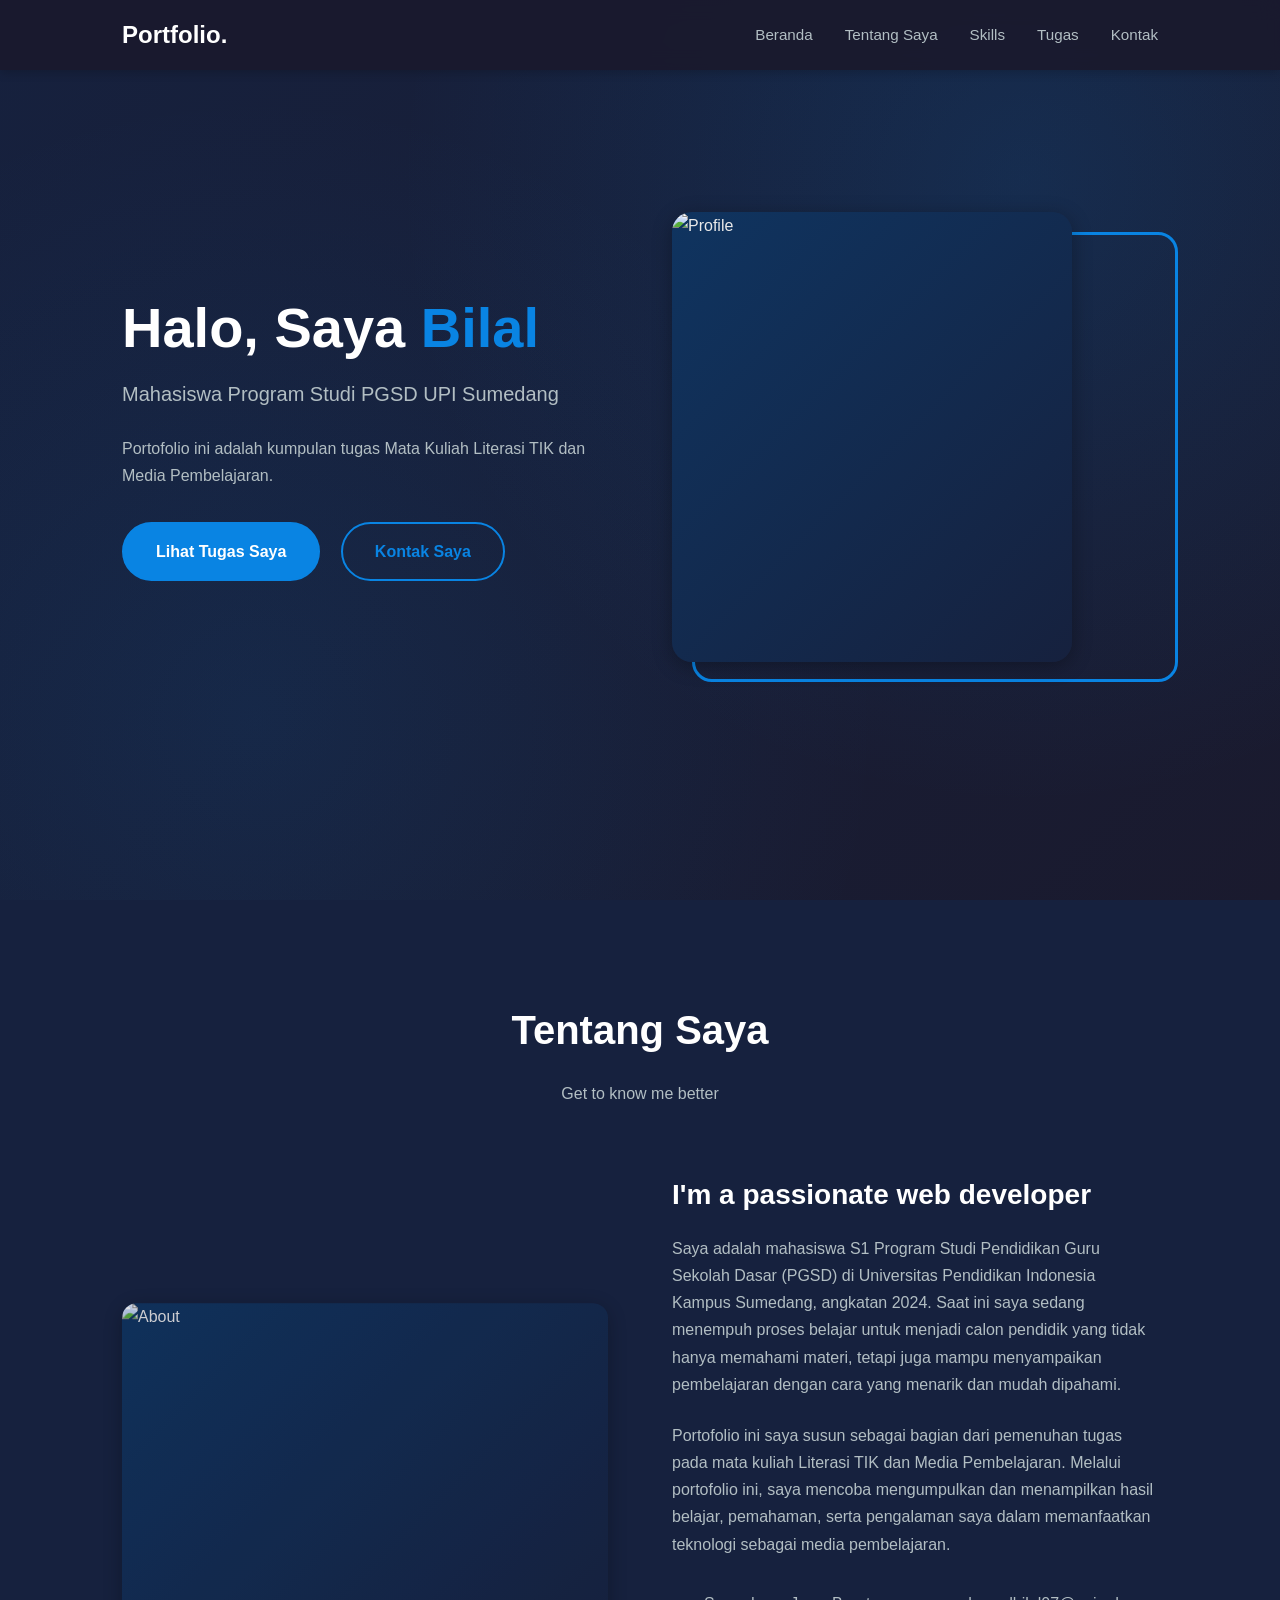
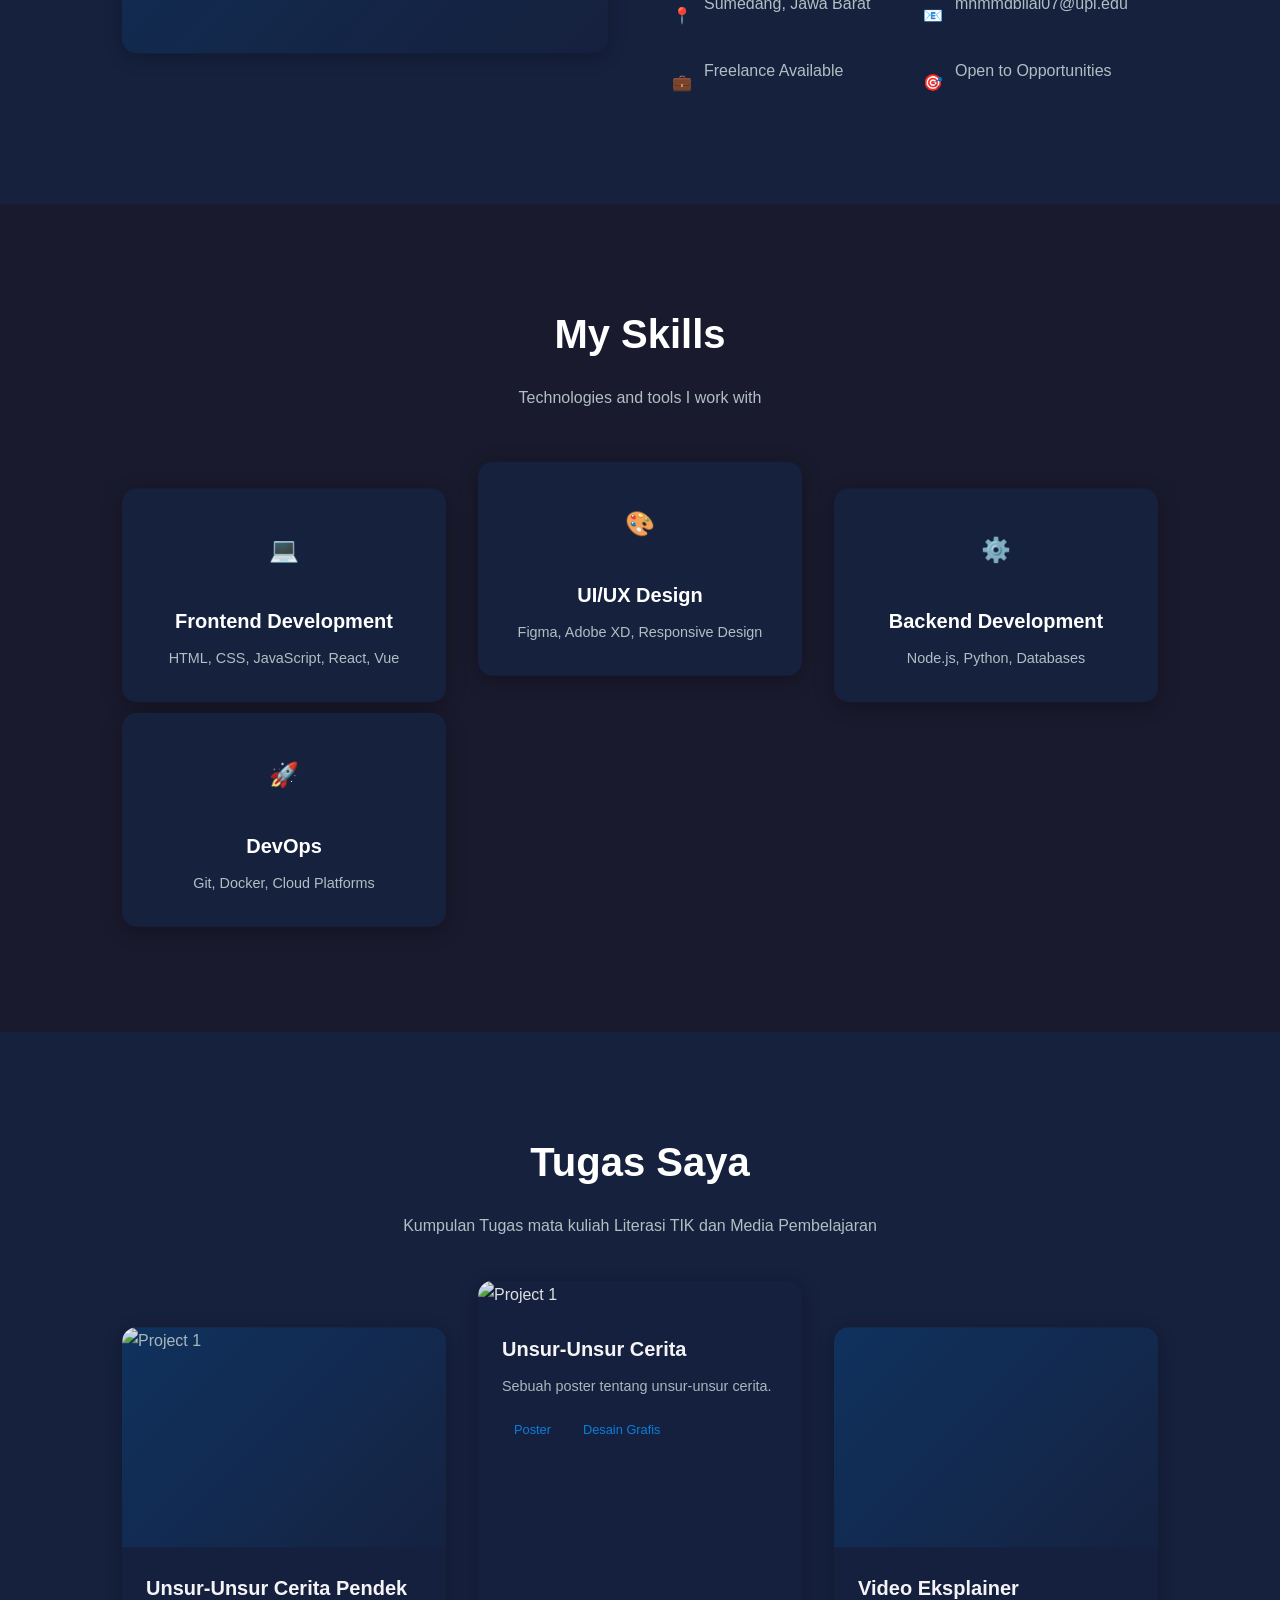
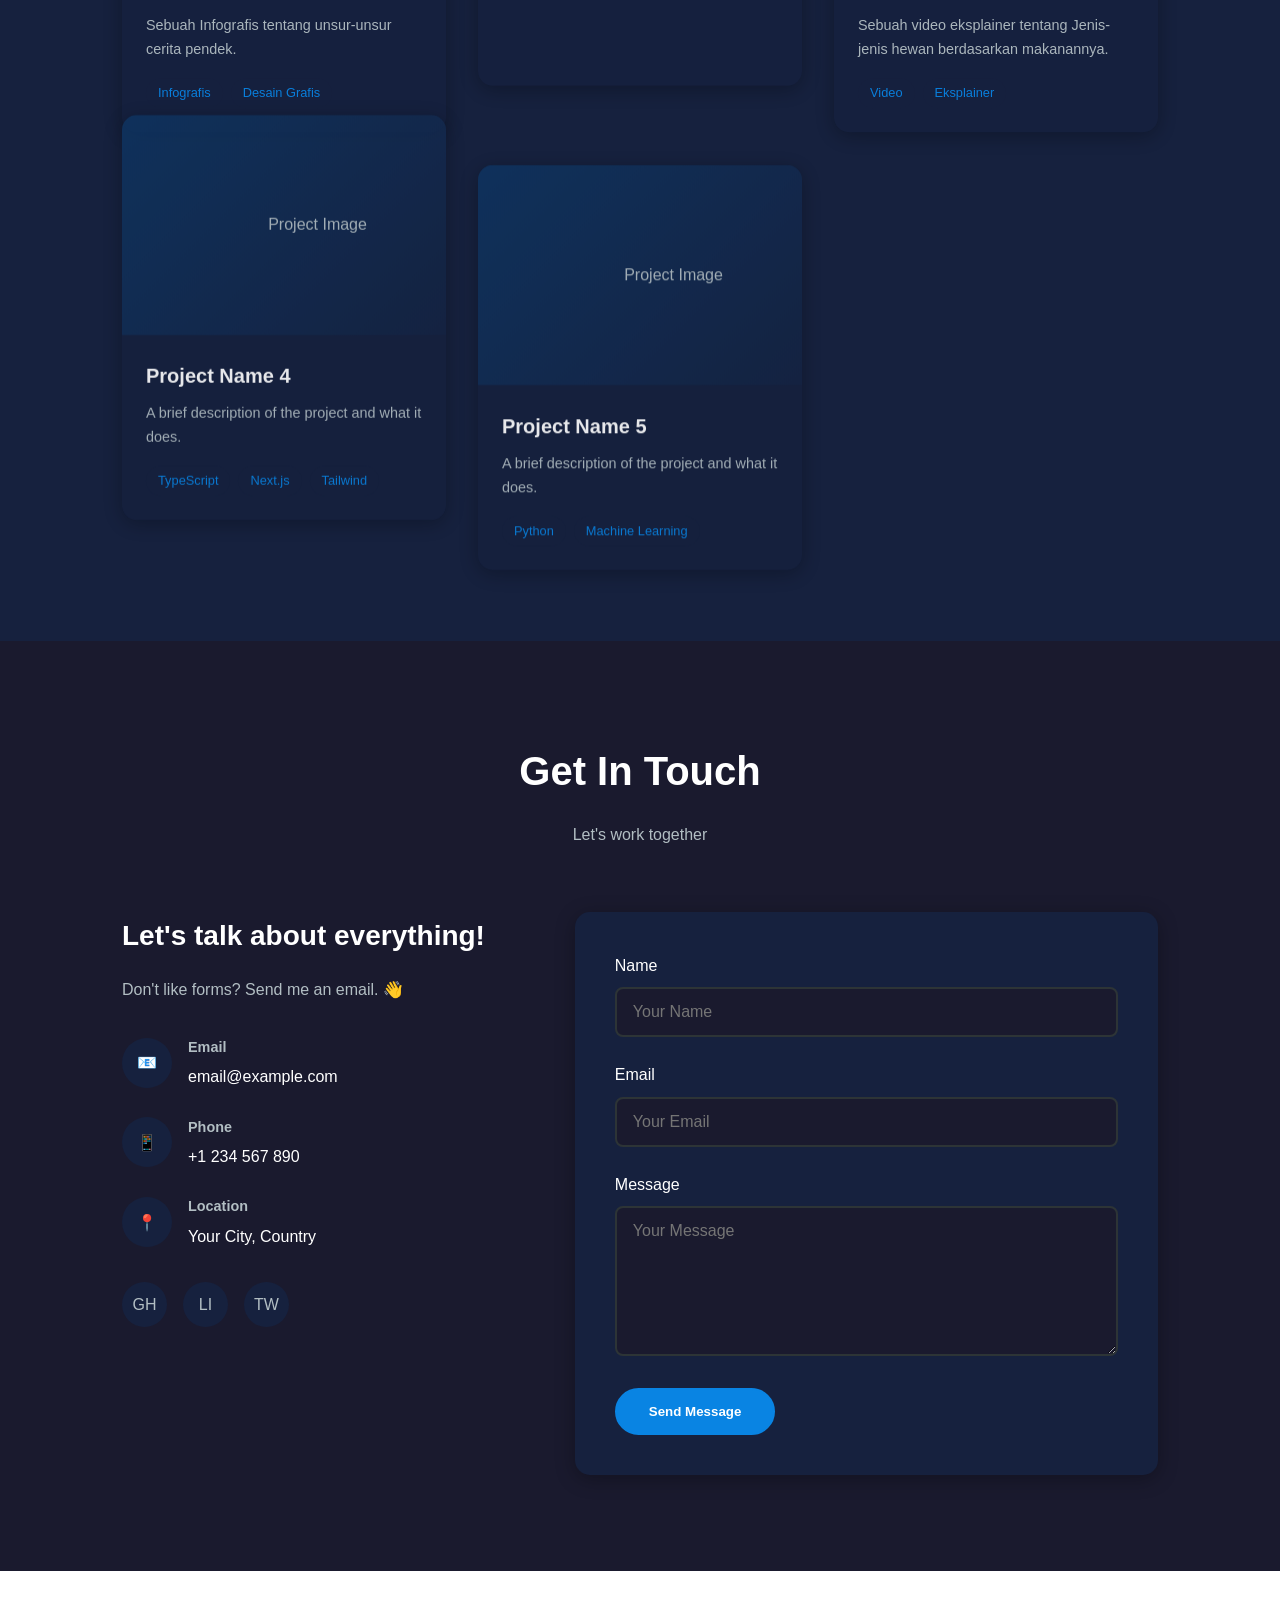
==== index.html @ 0f032e18 "Rename website bilal.html to index.html" ====
<!DOCTYPE html>
<html lang="en">
<head>
    <meta charset="UTF-8">
    <meta name="viewport" content="width=device-width, initial-scale=1.0">
    <title>Portfolio | Bilal Maulidan</title>
    <style>
        /* CSS Variables - Dark Theme */
        :root {
            --primary-color: #ffffff;
            --secondary-color: #b2bec3;
            --accent-color: #0984e3;
            --bg-color: #1a1a2e;
            --bg-alt: #16213e;
            --text-color: #eaeaea;
            --text-light: #b2bec3;
            --border-color: #2d3436;
            --shadow: 0 4px 20px rgba(0, 0, 0, 0.3);
            --transition: all 0.3s ease;
        }

.project-image {
    aspect-ratio: 16/9;
}

.project-image iframe {
    width: 100%;
    height: 100%;
    border-radius: 10px;
}

        .project-image img {
    width: 100%;
    height: 100%;
    object-fit: cover;
}

.skill-card,
.project-card {
    transition: all 0.3s ease;
    cursor: pointer;
}

.skill-card:hover,
.project-card:hover {
    transform: scale(3.5);
    box-shadow: 0 20px 40px rgba(0,0,0,0.5);
    z-index: 10;
}

        * {
            margin: 0;
            padding: 0;
            box-sizing: border-box;
        }

        html {
            scroll-behavior: smooth;
        }

        body {
            font-family: 'Segoe UI', -apple-system, BlinkMacSystemFont, sans-serif;
            line-height: 1.7;
            color: var(--text-color);
            background: var(--bg-color);
        }

        a {
            text-decoration: none;
            color: inherit;
        }

        ul {
            list-style: none;
        }

        img {
            max-width: 100%;
            display: block;
        }

        .container {
            max-width: 1100px;
            margin: 0 auto;
            padding: 0 2rem;
        }

        /* Navigation */
        nav {
            position: fixed;
            top: 0;
            left: 0;
            right: 0;
            background: rgba(26, 26, 46, 0.95);
            backdrop-filter: blur(10px);
            z-index: 1000;
            box-shadow: 0 2px 10px rgba(0, 0, 0, 0.3);
        }

        nav .container {
            display: flex;
            justify-content: space-between;
            align-items: center;
            height: 70px;
        }

        .logo {
            font-size: 1.5rem;
            font-weight: 700;
            color: var(--primary-color);
        }

        .nav-links {
            display: flex;
            gap: 2rem;
        }

        .nav-links a {
            font-size: 0.95rem;
            color: var(--text-light);
            transition: var(--transition);
            position: relative;
        }

        .nav-links a::after {
            content: '';
            position: absolute;
            bottom: -4px;
            left: 0;
            width: 0;
            height: 2px;
            background: var(--accent-color);
            transition: var(--transition);
        }

        .nav-links a:hover {
            color: var(--primary-color);
        }

        .nav-links a:hover::after {
            width: 100%;
        }

        /* Hero Section */
        .hero {
            min-height: 100vh;
            display: flex;
            align-items: center;
            padding-top: 70px;
            background: linear-gradient(135deg, #16213e 0%, #1a1a2e 100%);
            position: relative;
            overflow: hidden;
        }

        .hero::before {
            content: '';
            position: absolute;
            top: 0;
            left: 0;
            width: 100%;
            height: 100%;
            background: 
                radial-gradient(circle at 20% 80%, rgba(9, 132, 227, 0.1) 0%, transparent 50%),
                radial-gradient(circle at 80% 20%, rgba(9, 132, 227, 0.15) 0%, transparent 50%);
            z-index: 0;
        }

        .hero .container {
            position: relative;
            z-index: 1;
        }

        .hero-content {
            display: grid;
            grid-template-columns: 1fr 1fr;
            gap: 4rem;
            align-items: center;
        }

        .hero-text {
            will-change: transform;
        }

        .hero-text h1 {
            font-size: 3.5rem;
            font-weight: 700;
            line-height: 1.2;
            margin-bottom: 1rem;
            color: var(--primary-color);
        }

        .hero-text h1 span {
            color: var(--accent-color);
        }

        .hero-text .subtitle {
            font-size: 1.25rem;
            color: var(--text-light);
            margin-bottom: 1.5rem;
        }

        .hero-text p {
            color: var(--text-light);
            margin-bottom: 2rem;
            max-width: 500px;
        }

        .btn {
            display: inline-block;
            padding: 0.875rem 2rem;
            background: var(--accent-color);
            color: white;
            border-radius: 50px;
            font-weight: 600;
            transition: var(--transition);
            border: 2px solid var(--accent-color);
        }

        .btn:hover {
            background: transparent;
            color: var(--accent-color);
            transform: translateY(-2px);
        }

        .btn-outline {
            background: transparent;
            color: var(--accent-color);
            margin-left: 1rem;
        }

        .btn-outline:hover {
            background: var(--accent-color);
            color: white;
        }

        .hero-image {
            position: relative;
            will-change: transform;
        }

        .hero-image .profile-img {
            width: 100%;
            max-width: 400px;
            height: 450px;
            object-fit: cover;
            border-radius: 20px;
            box-shadow: var(--shadow);
            background: linear-gradient(135deg, #0f3460 0%, #16213e 100%);
        }

        .hero-image::before {
            content: '';
            position: absolute;
            top: 20px;
            left: 20px;
            right: -20px;
            bottom: -20px;
            border: 3px solid var(--accent-color);
            border-radius: 20px;
            z-index: -1;
        }

        /* Section Styles */
        section {
            padding: 6rem 0;
        }

        .section-header {
            text-align: center;
            margin-bottom: 4rem;
        }

        .section-header h2 {
            font-size: 2.5rem;
            font-weight: 700;
            color: var(--primary-color);
            margin-bottom: 1rem;
        }

        .section-header p {
            color: var(--text-light);
            max-width: 600px;
            margin: 0 auto;
        }

        /* About Section */
        .about {
            background: var(--bg-alt);
        }

        .about-content {
            display: grid;
            grid-template-columns: 1fr 1fr;
            gap: 4rem;
            align-items: center;
        }

        .about-image {
            will-change: transform;
        }

        .about-image img {
            width: 100%;
            border-radius: 15px;
            box-shadow: var(--shadow);
            background: linear-gradient(135deg, #0f3460 0%, #16213e 100%);
            min-height: 350px;
        }

        .about-text h3 {
            font-size: 1.75rem;
            margin-bottom: 1rem;
            color: var(--primary-color);
        }

        .about-text p {
            color: var(--text-light);
            margin-bottom: 1.5rem;
        }

        .about-info {
            display: grid;
            grid-template-columns: 1fr 1fr;
            gap: 1rem;
            margin-top: 2rem;
        }

        .info-item {
            display: flex;
            align-items: center;
            gap: 0.75rem;
        }

        .info-item span {
            color: var(--accent-color);
            font-weight: 600;
        }

        /* Skills Section */
        .skills-grid {
            display: grid;
            grid-template-columns: repeat(auto-fit, minmax(250px, 1fr));
            gap: 2rem;
        }

        .skill-card {
            background: var(--bg-alt);
            padding: 2rem;
            border-radius: 15px;
            box-shadow: var(--shadow);
            transition: transform 0.3s ease, box-shadow 0.3s ease;
            text-align: center;
            will-change: transform;
        }

        .skill-card:hover {
            transform: translateY(-5px);
        }

        .skill-icon {
            width: 60px;
            height: 60px;
            background: var(--bg-alt);
            border-radius: 50%;
            display: flex;
            align-items: center;
            justify-content: center;
            margin: 0 auto 1.5rem;
            font-size: 1.5rem;
            color: var(--accent-color);
        }

        .skill-card h4 {
            font-size: 1.25rem;
            margin-bottom: 0.5rem;
            color: var(--primary-color);
        }

        .skill-card p {
            color: var(--text-light);
            font-size: 0.9rem;
        }

        /* Projects Section */
        .projects {
            background: var(--bg-alt);
        }

        .projects-grid {
            display: grid;
            grid-template-columns: repeat(auto-fit, minmax(320px, 1fr));
            gap: 2rem;
        }

        .project-card {
            background: var(--bg-alt);
            border-radius: 15px;
            overflow: hidden;
            box-shadow: var(--shadow);
            transition: transform 0.3s ease, box-shadow 0.3s ease;
            will-change: transform;
        }

        .project-card:hover {
            transform: translateY(-5px);
        }

        .project-image {
            height: 220px;
            background: linear-gradient(135deg, #0f3460 0%, #16213e 100%);
            display: flex;
            align-items: center;
            justify-content: center;
            color: var(--text-light);
            font-size: 1rem;
        }

        .project-content {
            padding: 1.5rem;
        }

        .project-content h4 {
            font-size: 1.25rem;
            margin-bottom: 0.5rem;
            color: var(--primary-color);
        }

        .project-content p {
            color: var(--text-light);
            font-size: 0.9rem;
            margin-bottom: 1rem;
        }

        .project-tags {
            display: flex;
            flex-wrap: wrap;
            gap: 0.5rem;
        }

        .project-tags span {
            padding: 0.25rem 0.75rem;
            background: var(--bg-alt);
            border-radius: 20px;
            font-size: 0.8rem;
            color: var(--accent-color);
        }

        /* Contact Section */
        .contact-content {
            display: grid;
            grid-template-columns: 1fr 1.5fr;
            gap: 4rem;
        }

        .contact-info h3 {
            font-size: 1.75rem;
            margin-bottom: 1rem;
            color: var(--primary-color);
        }

        .contact-info > p {
            color: var(--text-light);
            margin-bottom: 2rem;
        }

        .contact-details {
            display: flex;
            flex-direction: column;
            gap: 1.5rem;
        }

        .contact-item {
            display: flex;
            align-items: center;
            gap: 1rem;
        }

        .contact-item .icon {
            width: 50px;
            height: 50px;
            background: var(--bg-alt);
            border-radius: 50%;
            display: flex;
            align-items: center;
            justify-content: center;
            color: var(--accent-color);
        }

        .contact-item .text h5 {
            font-size: 0.9rem;
            color: var(--text-light);
            margin-bottom: 0.25rem;
        }

        .contact-item .text p {
            color: var(--primary-color);
            font-weight: 500;
        }

        .social-links {
            display: flex;
            gap: 1rem;
            margin-top: 2rem;
        }

        .social-links a {
            width: 45px;
            height: 45px;
            background: var(--bg-alt);
            border-radius: 50%;
            display: flex;
            align-items: center;
            justify-content: center;
            color: var(--text-light);
            transition: var(--transition);
        }

        .social-links a:hover {
            background: var(--accent-color);
            color: white;
        }

        .contact-form {
            background: var(--bg-alt);
            padding: 2.5rem;
            border-radius: 15px;
            box-shadow: var(--shadow);
        }

        .form-group {
            margin-bottom: 1.5rem;
        }

        .form-group label {
            display: block;
            margin-bottom: 0.5rem;
            font-weight: 500;
            color: var(--primary-color);
        }

        .form-group input,
        .form-group textarea {
            width: 100%;
            padding: 0.875rem 1rem;
            border: 2px solid var(--border-color);
            border-radius: 8px;
            font-size: 1rem;
            font-family: inherit;
            transition: var(--transition);
            background: var(--bg-color);
            color: var(--text-color);
        }

        .form-group input:focus,
        .form-group textarea:focus {
            outline: none;
            border-color: var(--accent-color);
        }

        .form-group textarea {
            min-height: 150px;
            resize: vertical;
        }

        /* Footer */
        footer {
            background: var(--primary-color);
            color: white;
            padding: 2rem 0;
            text-align: center;
        }

        footer p {
            color: rgba(255, 255, 255, 0.7);
        }

        /* ========== PARALLAX & ANIMATION STYLES ========== */
        /* Parallax Section */
        .parallax-section {
            position: relative;
            height: 400px;
            display: flex;
            align-items: center;
            justify-content: center;
            overflow: hidden;
        }

        .parallax-bg {
            position: absolute;
            top: -10%;
            left: 0;
            width: 100%;
            height: 120%;
            background: linear-gradient(135deg, #0984e3 0%, #16213e 100%);
            background-size: cover;
            z-index: -1;
            will-change: transform, filter, opacity;
            /* No transition - handled by JS rAF */
            filter: blur(0px);
            opacity: 1;
        }

        .parallax-content {
            text-align: center;
            color: white;
            padding: 2rem;
            z-index: 1;
        }

        .parallax-content h2 {
            font-size: 2.5rem;
            margin-bottom: 1rem;
        }

        .parallax-content p {
            font-size: 1.25rem;
            opacity: 0.9;
            max-width: 600px;
            margin: 0 auto;
        }

        /* Reveal animation for sections */
        .reveal {
            opacity: 0;
            transform: translateY(40px);
            transition: opacity 0.8s ease, transform 0.8s ease;
        }

        .reveal.revealed {
            opacity: 1;
            transform: translateY(0);
        }

        /* Floating animation for logo */
        .parallax-float {
            animation: parallaxFloat 6s ease-in-out infinite;
        }

        @keyframes parallaxFloat {
            0%, 100% { transform: translateY(0); }
            50% { transform: translateY(-8px); }
        }

        /* Cinematic depth effect for parallax elements */
        .parallax-element {
            will-change: transform, opacity, filter;
            transition: none;
        }

        .parallax-element.entering {
            animation: parallaxEnter 0.8s cubic-bezier(0.34, 1.56, 0.64, 1) forwards;
        }

        @keyframes parallaxEnter {
            from {
                opacity: 0;
                transform: translateY(30px);
                filter: blur(4px);
            }
            to {
                opacity: 1;
                transform: translateY(0);
                filter: blur(0px);
            }
        }

        /* Keyframes for hero initial load */
        @keyframes fadeInUp {
            from {
                opacity: 0;
                transform: translateY(30px);
            }
            to {
                opacity: 1;
                transform: translateY(0);
            }
        }

        .hero-text, .hero-image {
            will-change: transform, opacity;
        }

        /* Responsive */
        @media (max-width: 968px) {
            .hero-content,
            .about-content,
            .contact-content {
                grid-template-columns: 1fr;
                gap: 2rem;
            }

            .hero-text h1 {
                font-size: 2.5rem;
            }

            .hero-image {
                order: -1;
                text-align: center;
            }

            .hero-image .profile-img {
                max-width: 300px;
                height: 350px;
                margin: 0 auto;
            }

            .nav-links {
                display: none; /* can be replaced with hamburger menu if needed */
            }

            .parallax-section {
                height: 300px;
            }

            .parallax-content h2 {
                font-size: 2rem;
            }

            .parallax-content p {
                font-size: 1rem;
            }
        }

        @media (max-width: 576px) {
            .hero-text h1 {
                font-size: 2rem;
            }

            .btn {
                display: block;
                width: 100%;
                text-align: center;
            }

            .btn-outline {
                margin: 1rem 0 0 0;
            }

            section {
                padding: 4rem 0;
            }
        }

        /* Disable heavy parallax on mobile for performance (optional) */
        @media (max-width: 768px) {
            .parallax-bg,
            .hero-image,
            .hero-text,
            .about-image,
            .project-card,
            .skill-card {
                will-change: auto;
                transform: none !important;
            }
        }
    </style>
</head>
<body>
    <!-- Navigation -->
    <nav>
        <div class="container">
            <a href="#" class="logo parallax-float">Portfolio.</a>
            <ul class="nav-links">
                <li><a href="#home">Beranda</a></li>
                <li><a href="#about">Tentang Saya</a></li>
                <li><a href="#skills">Skills</a></li>
                <li><a href="#projects">Tugas</a></li>
                <li><a href="#contact">Kontak</a></li>
            </ul>
        </div>
    </nav>

    <!-- Hero Section -->
    <section class="hero" id="home">
        <div class="container">
            <div class="hero-content">
                <div class="hero-text">
                    <h1>Halo, Saya <span>Bilal</span></h1>
                    <p class="subtitle">Mahasiswa Program Studi PGSD UPI Sumedang</p>
                    <p>Portofolio ini adalah kumpulan tugas Mata Kuliah Literasi TIK dan Media Pembelajaran.</p>
                    <a href="#projects" class="btn">Lihat Tugas Saya</a>
                    <a href="#contact" class="btn btn-outline">Kontak Saya</a>
                </div>
                <div class="hero-image">
                    <img src="https://github.com/Bilal243-woop/bookbite/blob/main/94e8b529-03c8-436c-b75c-2167f967e5be.png?raw=true" alt="Profile" class="profile-img">
                </div>
            </div>
        </div>
    </section>

    <!-- About Section -->
    <section class="about" id="about">
        <div class="container">
            <div class="section-header reveal">
                <h2>Tentang Saya</h2>
                <p>Get to know me better</p>
            </div>
            <div class="about-content">
                <div class="about-image reveal">
                    <img src="https://github.com/Bilal243-woop/bookbite/blob/main/94e8b529-03c8-436c-b75c-2167f967e5be.png?raw=true" alt="About" class="profile-img">
                </div>
                <div class="about-text reveal">
                    <h3>I'm a passionate web developer</h3>
                    <p>Saya adalah mahasiswa S1 Program Studi Pendidikan Guru Sekolah Dasar (PGSD) di Universitas Pendidikan Indonesia Kampus Sumedang, angkatan 2024. Saat ini saya sedang menempuh proses belajar untuk menjadi calon pendidik yang tidak hanya memahami materi, tetapi juga mampu menyampaikan pembelajaran dengan cara yang menarik dan mudah dipahami.</p>
                    <p>Portofolio ini saya susun sebagai bagian dari pemenuhan tugas pada mata kuliah Literasi TIK dan Media Pembelajaran. Melalui portofolio ini, saya mencoba mengumpulkan dan menampilkan hasil belajar, pemahaman, serta pengalaman saya dalam memanfaatkan teknologi sebagai media pembelajaran.</p>
                    <div class="about-info">
                        <div class="info-item">
                            <span>📍</span>
                            <p>Sumedang, Jawa Barat</p>
                        </div>
                        <div class="info-item">
                            <span>📧</span>
                            <p>mhmmdbilal07@upi.edu</p>
                        </div>
                        <div class="info-item">
                            <span>💼</span>
                            <p>Freelance Available</p>
                        </div>
                        <div class="info-item">
                            <span>🎯</span>
                            <p>Open to Opportunities</p>
                        </div>
                    </div>
                </div>
            </div>
        </div>
    </section>

    <!-- Skills Section -->
    <section class="skills" id="skills">
        <div class="container">
            <div class="section-header reveal">
                <h2>My Skills</h2>
                <p>Technologies and tools I work with</p>
            </div>
            <div class="skills-grid">
                <div class="skill-card reveal">
                    <div class="skill-icon">💻</div>
                    <h4>Frontend Development</h4>
                    <p>HTML, CSS, JavaScript, React, Vue</p>
                </div>
                <div class="skill-card reveal">
                    <div class="skill-icon">🎨</div>
                    <h4>UI/UX Design</h4>
                    <p>Figma, Adobe XD, Responsive Design</p>
                </div>
                <div class="skill-card reveal">
                    <div class="skill-icon">⚙️</div>
                    <h4>Backend Development</h4>
                    <p>Node.js, Python, Databases</p>
                </div>
                <div class="skill-card reveal">
                    <div class="skill-icon">🚀</div>
                    <h4>DevOps</h4>
                    <p>Git, Docker, Cloud Platforms</p>
                </div>
            </div>
        </div>
    </section>

    <!-- Projects Section -->
    <section class="projects" id="projects">
        <div class="container">
            <div class="section-header reveal">
                <h2>Tugas Saya</h2>
                <p>Kumpulan Tugas mata kuliah Literasi TIK dan Media Pembelajaran</p>
            </div>
            <div class="projects-grid">
                <div class="project-card reveal">
                    <div class="project-image">
    <img src="https://github.com/Bilal243-woop/dkneihufe/blob/main/Unsur-%20Unsur.png?raw=true" alt="Project 1">
</div>
                    <div class="project-content">
                        <h4>Unsur-Unsur Cerita Pendek</h4>
                        <p>Sebuah Infografis tentang unsur-unsur cerita pendek.</p>
                        <div class="project-tags">
                            <span>Infografis</span>
                            <span>Desain Grafis</span>
                        </div>
                    </div>
                </div>
                <div class="project-card reveal">
                    <img src="https://github.com/Bilal243-woop/dkneihufe/blob/main/Poster.png?raw=true" alt="Project 1">
                    <div class="project-content">
                        <h4>Unsur-Unsur Cerita</h4>
                        <p>Sebuah poster tentang unsur-unsur cerita.</p>
                        <div class="project-tags">
                            <span>Poster</span>
                            <span>Desain Grafis</span>
                        </div>
                    </div>
                </div>
                <div class="project-card reveal">
                    <div class="project-image">
    <iframe 
        src="https://www.youtube.com/embed/z7fM11Sd3Hg"
        title="Project Video"
        frameborder="0"
        allowfullscreen>
    </iframe>
</div>
                    <div class="project-content">
                        <h4>Video Eksplainer</h4>
                        <p>Sebuah video eksplainer tentang Jenis-jenis hewan berdasarkan makanannya.</p>
                        <div class="project-tags">
                            <span>Video</span>
                            <span>Eksplainer</span>
                        </div>
                    </div>
                </div>
                <div class="project-card reveal">
                    <div class="project-image">Project Image</div>
                    <div class="project-content">
                        <h4>Project Name 4</h4>
                        <p>A brief description of the project and what it does.</p>
                        <div class="project-tags">
                            <span>TypeScript</span>
                            <span>Next.js</span>
                            <span>Tailwind</span>
                        </div>
                    </div>
                </div>
                <div class="project-card reveal">
                    <div class="project-image">Project Image</div>
                    <div class="project-content">
                        <h4>Project Name 5</h4>
                        <p>A brief description of the project and what it does.</p>
                        <div class="project-tags">
                            <span>Python</span>
                            <span>Machine Learning</span>
                        </div>
                    </div>
                </div>
            </div>
        </div>
    </section>

    <!-- Contact Section -->
    <section class="contact" id="contact">
        <div class="container">
            <div class="section-header reveal">
                <h2>Get In Touch</h2>
                <p>Let's work together</p>
            </div>
            <div class="contact-content">
                <div class="contact-info reveal">
                    <h3>Let's talk about everything!</h3>
                    <p>Don't like forms? Send me an email. 👋</p>
                    <div class="contact-details">
                        <div class="contact-item">
                            <div class="icon">📧</div>
                            <div class="text">
                                <h5>Email</h5>
                                <p>email@example.com</p>
                            </div>
                        </div>
                        <div class="contact-item">
                            <div class="icon">📱</div>
                            <div class="text">
                                <h5>Phone</h5>
                                <p>+1 234 567 890</p>
                            </div>
                        </div>
                        <div class="contact-item">
                            <div class="icon">📍</div>
                            <div class="text">
                                <h5>Location</h5>
                                <p>Your City, Country</p>
                            </div>
                        </div>
                    </div>
                    <div class="social-links">
                        <a href="#" aria-label="GitHub">GH</a>
                        <a href="#" aria-label="LinkedIn">LI</a>
                        <a href="#" aria-label="Twitter">TW</a>
                    </div>
                </div>
                <form class="contact-form reveal">
                    <div class="form-group">
                        <label for="name">Name</label>
                        <input type="text" id="name" name="name" placeholder="Your Name" required>
                    </div>
                    <div class="form-group">
                        <label for="email">Email</label>
                        <input type="email" id="email" name="email" placeholder="Your Email" required>
                    </div>
                    <div class="form-group">
                        <label for="message">Message</label>
                        <textarea id="message" name="message" placeholder="Your Message" required></textarea>
                    </div>
                    <button type="submit" class="btn">Send Message</button>
                </form>
            </div>
        </div>
    </section>

    <!-- Footer -->
    <footer>
        <div class="container">
            <p>&copy; 2026 Bilal Maulidan. All rights reserved.</p>
        </div>
    </footer>

    <script>
        // ========== SMOOTH SCROLLING ==========
        document.querySelectorAll('a[href^="#"]').forEach(anchor => {
            anchor.addEventListener('click', function(e) {
                e.preventDefault();
                const target = document.querySelector(this.getAttribute('href'));
                if (target) {
                    target.scrollIntoView({ behavior: 'smooth', block: 'start' });
                }
            });
        });

        // ========== CONTACT FORM HANDLER ==========
        document.querySelector('.contact-form').addEventListener('submit', function(e) {
            e.preventDefault();
            alert('Thank you for your message! This is a demo form.');
            this.reset();
        });

        // ========== REVEAL ANIMATIONS ON SCROLL WITH SMOOTH ENTRANCE ==========
        const revealElements = document.querySelectorAll('.reveal');
        const observerOptions = {
            root: null,
            rootMargin: '100px',
            threshold: 0.1
        };

        const revealOnScroll = new IntersectionObserver((entries, observer) => {
            entries.forEach(entry => {
                if (entry.isIntersecting) {
                    entry.target.classList.add('revealed');
                    observer.unobserve(entry.target);
                }
            });
        }, observerOptions);

        revealElements.forEach(el => revealOnScroll.observe(el));

        // ========== ADVANCED PARALLAX EFFECTS WITH CINEMATIC DEPTH ==========
        const parallaxBg = document.querySelector('.parallax-bg');
        const parallaxSection = document.querySelector('.parallax-section');
        const heroImage = document.querySelector('.hero-image');
        const heroText = document.querySelector('.hero-text');
        const aboutImage = document.querySelector('.about-image');
        const projectCards = document.querySelectorAll('.project-card');
        const skillCards = document.querySelectorAll('.skill-card');

        // Easing function for smooth cinematic motion
        function easeOutQuad(t) {
            return t * (2 - t);
        }

        function easeInOutQuad(t) {
            return t < 0.5 ? 2 * t * t : -1 + (4 - 2 * t) * t;
        }

        let ticking = false;
        let lastScrollY = 0;
        const windowHeight = window.innerHeight;

        function updateParallax() {
            const scrolled = window.pageYOffset;
            const isMobile = window.innerWidth <= 768;
            const scrollVelocity = Math.min(Math.abs(scrolled - lastScrollY), 5);
            lastScrollY = scrolled;

            // ===== PARALLAX BACKGROUND WITH ZOOM & BLUR =====
            if (parallaxBg && !isMobile && parallaxSection) {
                const sectionRect = parallaxSection.getBoundingClientRect();
                const sectionProgress = 1 - (sectionRect.top / windowHeight);
                
                if (sectionProgress >= -0.5 && sectionProgress <= 1.5) {
                    // Smooth eased scale
                    const scale = 1 + Math.max(0, sectionProgress * 0.15);
                    
                    // Vertical movement with easing
                    const translateY = scrolled * 0.35;
                    
                    // Dynamic blur based on scroll velocity (subtle)
                    const blurAmount = Math.min(1, scrolled * 0.0005);
                    
                    // Opacity fade effect for depth
                    const opacity = Math.max(0.85, 1 - Math.abs(sectionProgress - 0.5) * 0.15);
                    
                    parallaxBg.style.transform = `translateY(${translateY}px) scale(${scale})`;
                    parallaxBg.style.filter = `blur(${blurAmount}px)`;
                    parallaxBg.style.opacity = opacity;
                }
            }

            // ===== HERO ELEMENTS WITH DEPTH LAYERING =====
            if (heroImage && !isMobile) {
                const moveAmount = scrolled * 0.15;
                heroImage.style.transform = `translateY(${moveAmount}px)`;
                heroImage.style.opacity = Math.max(0.7, 1 - (scrolled * 0.0005));
            }
            
            if (heroText && !isMobile) {
                const moveAmount = scrolled * -0.08;
                const blurAmount = Math.max(0, scrolled * 0.0002);
                heroText.style.transform = `translateY(${moveAmount}px)`;
                heroText.style.filter = `blur(${blurAmount}px)`;
            }

            // ===== ABOUT IMAGE WITH SMOOTH CINEMATIC MOTION =====
            if (aboutImage && !isMobile) {
                const aboutRect = aboutImage.getBoundingClientRect();
                if (aboutRect.top < windowHeight && aboutRect.bottom > 0) {
                    // Calculate progress: 0 = below viewport, 1 = centered
                    const progress = 1 - (aboutRect.top / windowHeight);
                    const easedProgress = easeInOutQuad(Math.max(0, Math.min(1, progress + 0.3)));
                    
                    const moveAmount = easedProgress * 40;
                    const opacity = Math.max(0.8, 1 - (easedProgress - 0.5) * 0.3);
                    
                    aboutImage.style.transform = `translateY(${moveAmount}px)`;
                    aboutImage.style.opacity = opacity;
                }
            }

            // ===== PROJECT CARDS WITH STAGGERED PARALLAX =====
            if (!isMobile) {
                projectCards.forEach((card, index) => {
                    const rect = card.getBoundingClientRect();
                    if (rect.top < windowHeight && rect.bottom > 0) {
                        const progress = 1 - (rect.top / windowHeight);
                        const direction = index % 2 === 0 ? 1 : -1;
                        const move = easeOutQuad(Math.max(0, Math.min(1, progress))) * 25 * direction;
                        const opacity = Math.max(0.9, 1 - Math.abs(progress - 0.5) * 0.2);
                        
                        card.style.transform = `translateY(${move}px)`;
                        card.style.opacity = opacity;
                    }
                });

                // ===== SKILL CARDS WITH SUBTLE ALTERNATING MOTION =====
                skillCards.forEach((card, index) => {
                    const rect = card.getBoundingClientRect();
                    if (rect.top < windowHeight && rect.bottom > 0) {
                        const progress = 1 - (rect.top / windowHeight);
                        const direction = index % 2 === 0 ? 1 : -1;
                        const move = easeOutQuad(Math.max(0, Math.min(1, progress))) * 15 * direction;
                        
                        card.style.transform = `translateY(${move}px)`;
                    }
                });
            }

            ticking = false;
        }

        window.addEventListener('scroll', () => {
            if (!ticking) {
                window.requestAnimationFrame(updateParallax);
                ticking = true;
            }
        }, { passive: true });

        // Initial call
        updateParallax();

        // ===== NAVBAR DYNAMIC SHADOW =====
        window.addEventListener('scroll', () => {
            const nav = document.querySelector('nav');
            const shadowIntensity = Math.min(window.scrollY / 100, 1);
            nav.style.boxShadow = `0 2px ${10 + shadowIntensity * 10}px rgba(0, 0, 0, ${0.2 + shadowIntensity * 0.1})`;
        }, { passive: true });

        // ===== RESET TRANSFORMS ON RESIZE =====
        window.addEventListener('resize', () => {
            if (window.innerWidth <= 768) {
                if (parallaxBg) parallaxBg.style.transform = '';
                if (heroImage) heroImage.style.transform = '';
                if (heroText) heroText.style.transform = '';
                if (aboutImage) aboutImage.style.transform = '';
                projectCards.forEach(card => card.style.transform = '');
                skillCards.forEach(card => card.style.transform = '');
                if (parallaxBg) parallaxBg.style.filter = '';
            } else {
                updateParallax();
            }
        }, { passive: true });
    </script>
</body>
</html>
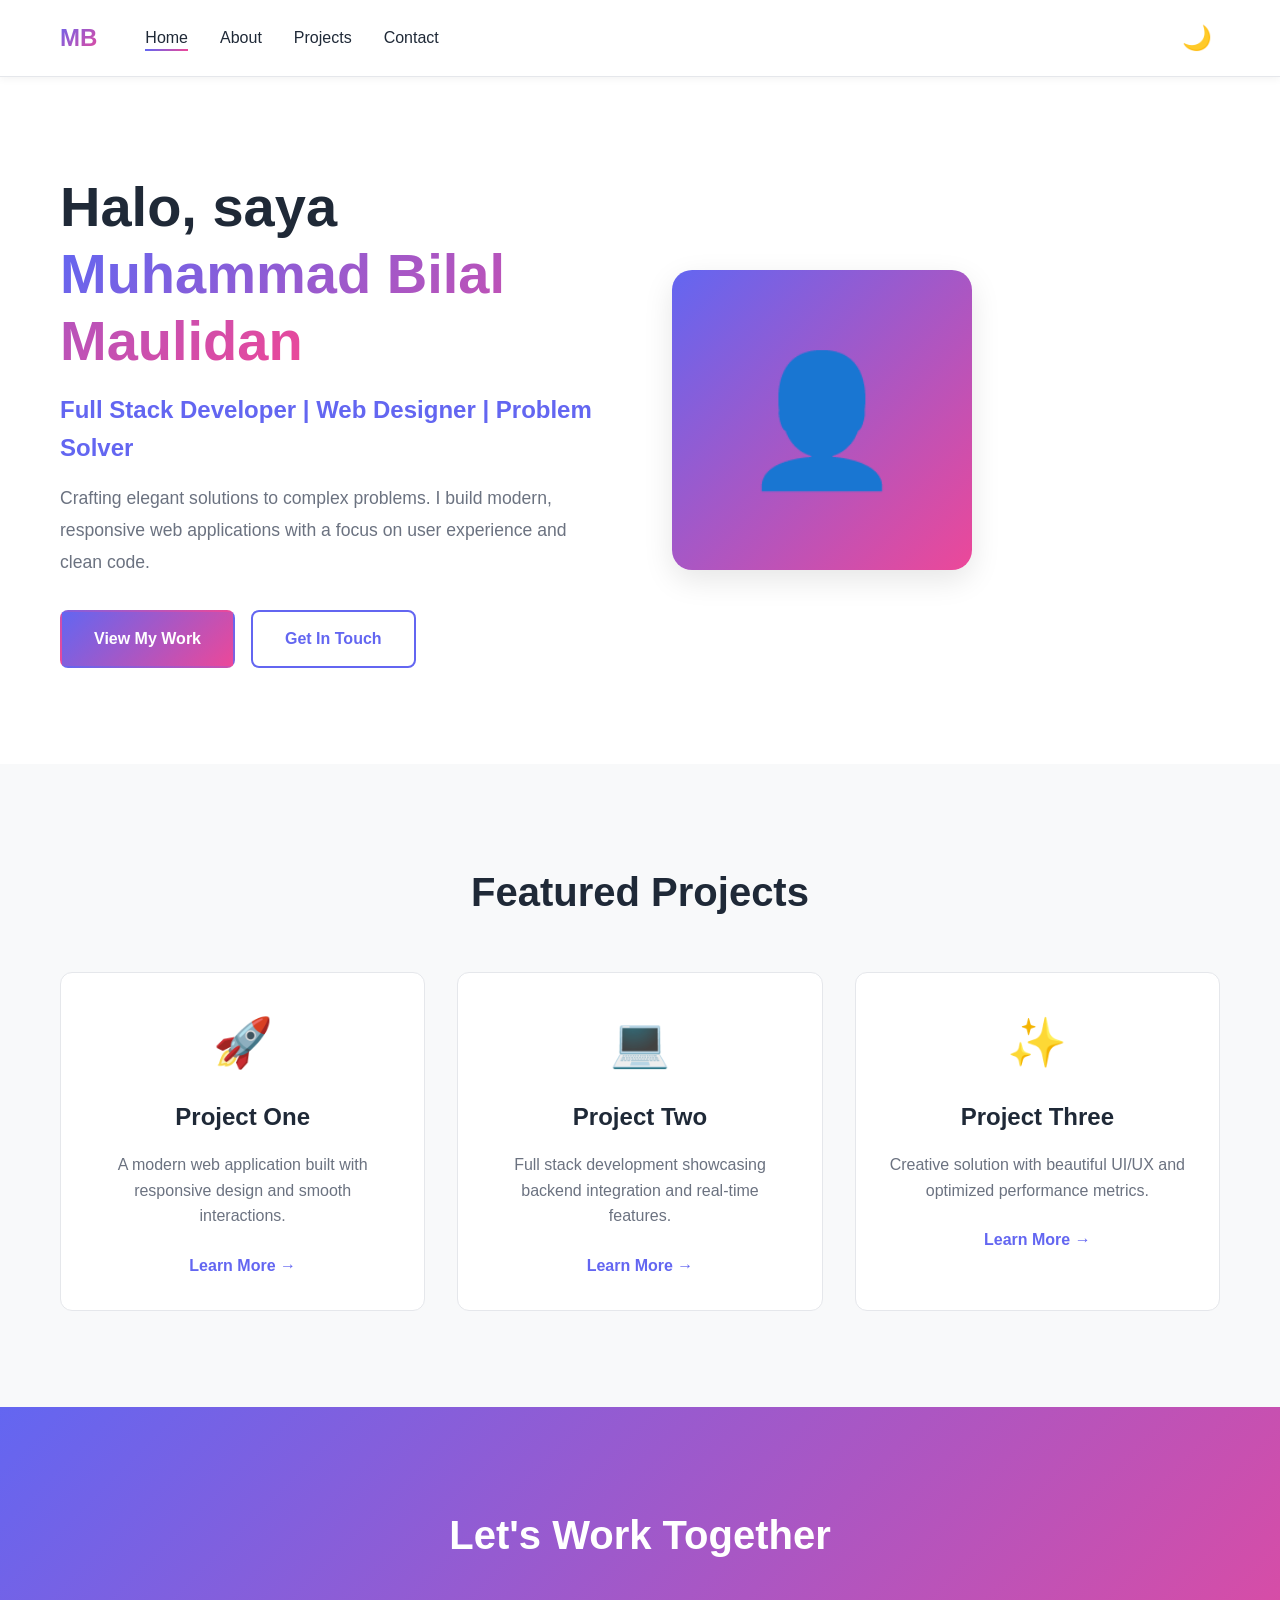
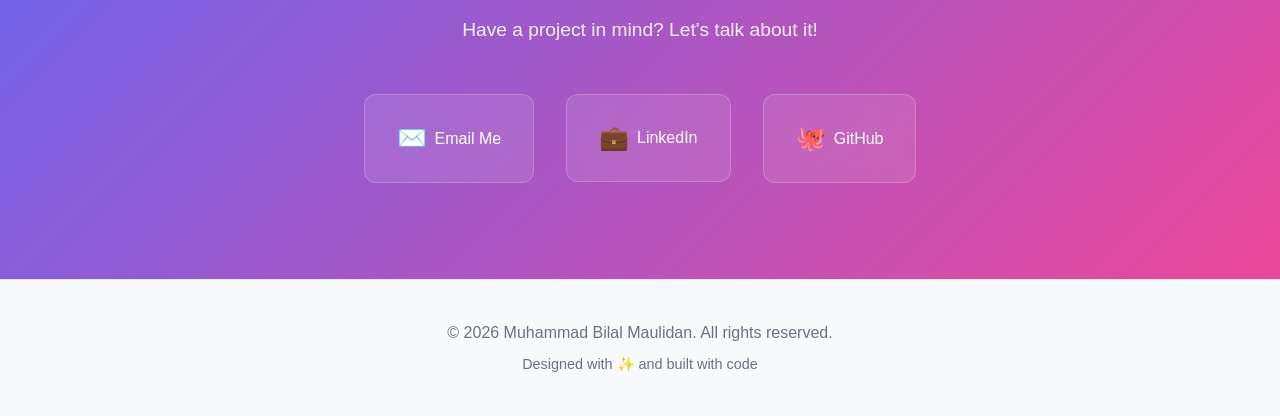
==== commit 539dbd38: "Add files via upload" ====
--- a/index.html
+++ b/index.html
@@ -1,1188 +1,104 @@
-<!DOCTYPE html>
-<html lang="en">
-<head>
-    <meta charset="UTF-8">
-    <meta name="viewport" content="width=device-width, initial-scale=1.0">
-    <title>Portfolio | Bilal Maulidan</title>
-    <style>
-        /* CSS Variables - Dark Theme */
-        :root {
-            --primary-color: #ffffff;
-            --secondary-color: #b2bec3;
-            --accent-color: #0984e3;
-            --bg-color: #1a1a2e;
-            --bg-alt: #16213e;
-            --text-color: #eaeaea;
-            --text-light: #b2bec3;
-            --border-color: #2d3436;
-            --shadow: 0 4px 20px rgba(0, 0, 0, 0.3);
-            --transition: all 0.3s ease;
-        }
-
-.project-image {
-    aspect-ratio: 16/9;
-}
-
-.project-image iframe {
-    width: 100%;
-    height: 100%;
-    border-radius: 10px;
-}
-
-        .project-image img {
-    width: 100%;
-    height: 100%;
-    object-fit: cover;
-}
-
-.skill-card,
-.project-card {
-    transition: all 0.3s ease;
-    cursor: pointer;
-}
-
-.skill-card:hover,
-.project-card:hover {
-    transform: scale(3.5);
-    box-shadow: 0 20px 40px rgba(0,0,0,0.5);
-    z-index: 10;
-}
-
-        * {
-            margin: 0;
-            padding: 0;
-            box-sizing: border-box;
-        }
-
-        html {
-            scroll-behavior: smooth;
-        }
-
-        body {
-            font-family: 'Segoe UI', -apple-system, BlinkMacSystemFont, sans-serif;
-            line-height: 1.7;
-            color: var(--text-color);
-            background: var(--bg-color);
-        }
-
-        a {
-            text-decoration: none;
-            color: inherit;
-        }
-
-        ul {
-            list-style: none;
-        }
-
-        img {
-            max-width: 100%;
-            display: block;
-        }
-
-        .container {
-            max-width: 1100px;
-            margin: 0 auto;
-            padding: 0 2rem;
-        }
-
-        /* Navigation */
-        nav {
-            position: fixed;
-            top: 0;
-            left: 0;
-            right: 0;
-            background: rgba(26, 26, 46, 0.95);
-            backdrop-filter: blur(10px);
-            z-index: 1000;
-            box-shadow: 0 2px 10px rgba(0, 0, 0, 0.3);
-        }
-
-        nav .container {
-            display: flex;
-            justify-content: space-between;
-            align-items: center;
-            height: 70px;
-        }
-
-        .logo {
-            font-size: 1.5rem;
-            font-weight: 700;
-            color: var(--primary-color);
-        }
-
-        .nav-links {
-            display: flex;
-            gap: 2rem;
-        }
-
-        .nav-links a {
-            font-size: 0.95rem;
-            color: var(--text-light);
-            transition: var(--transition);
-            position: relative;
-        }
-
-        .nav-links a::after {
-            content: '';
-            position: absolute;
-            bottom: -4px;
-            left: 0;
-            width: 0;
-            height: 2px;
-            background: var(--accent-color);
-            transition: var(--transition);
-        }
-
-        .nav-links a:hover {
-            color: var(--primary-color);
-        }
-
-        .nav-links a:hover::after {
-            width: 100%;
-        }
-
-        /* Hero Section */
-        .hero {
-            min-height: 100vh;
-            display: flex;
-            align-items: center;
-            padding-top: 70px;
-            background: linear-gradient(135deg, #16213e 0%, #1a1a2e 100%);
-            position: relative;
-            overflow: hidden;
-        }
-
-        .hero::before {
-            content: '';
-            position: absolute;
-            top: 0;
-            left: 0;
-            width: 100%;
-            height: 100%;
-            background: 
-                radial-gradient(circle at 20% 80%, rgba(9, 132, 227, 0.1) 0%, transparent 50%),
-                radial-gradient(circle at 80% 20%, rgba(9, 132, 227, 0.15) 0%, transparent 50%);
-            z-index: 0;
-        }
-
-        .hero .container {
-            position: relative;
-            z-index: 1;
-        }
-
-        .hero-content {
-            display: grid;
-            grid-template-columns: 1fr 1fr;
-            gap: 4rem;
-            align-items: center;
-        }
-
-        .hero-text {
-            will-change: transform;
-        }
-
-        .hero-text h1 {
-            font-size: 3.5rem;
-            font-weight: 700;
-            line-height: 1.2;
-            margin-bottom: 1rem;
-            color: var(--primary-color);
-        }
-
-        .hero-text h1 span {
-            color: var(--accent-color);
-        }
-
-        .hero-text .subtitle {
-            font-size: 1.25rem;
-            color: var(--text-light);
-            margin-bottom: 1.5rem;
-        }
-
-        .hero-text p {
-            color: var(--text-light);
-            margin-bottom: 2rem;
-            max-width: 500px;
-        }
-
-        .btn {
-            display: inline-block;
-            padding: 0.875rem 2rem;
-            background: var(--accent-color);
-            color: white;
-            border-radius: 50px;
-            font-weight: 600;
-            transition: var(--transition);
-            border: 2px solid var(--accent-color);
-        }
-
-        .btn:hover {
-            background: transparent;
-            color: var(--accent-color);
-            transform: translateY(-2px);
-        }
-
-        .btn-outline {
-            background: transparent;
-            color: var(--accent-color);
-            margin-left: 1rem;
-        }
-
-        .btn-outline:hover {
-            background: var(--accent-color);
-            color: white;
-        }
-
-        .hero-image {
-            position: relative;
-            will-change: transform;
-        }
-
-        .hero-image .profile-img {
-            width: 100%;
-            max-width: 400px;
-            height: 450px;
-            object-fit: cover;
-            border-radius: 20px;
-            box-shadow: var(--shadow);
-            background: linear-gradient(135deg, #0f3460 0%, #16213e 100%);
-        }
-
-        .hero-image::before {
-            content: '';
-            position: absolute;
-            top: 20px;
-            left: 20px;
-            right: -20px;
-            bottom: -20px;
-            border: 3px solid var(--accent-color);
-            border-radius: 20px;
-            z-index: -1;
-        }
-
-        /* Section Styles */
-        section {
-            padding: 6rem 0;
-        }
-
-        .section-header {
-            text-align: center;
-            margin-bottom: 4rem;
-        }
-
-        .section-header h2 {
-            font-size: 2.5rem;
-            font-weight: 700;
-            color: var(--primary-color);
-            margin-bottom: 1rem;
-        }
-
-        .section-header p {
-            color: var(--text-light);
-            max-width: 600px;
-            margin: 0 auto;
-        }
-
-        /* About Section */
-        .about {
-            background: var(--bg-alt);
-        }
-
-        .about-content {
-            display: grid;
-            grid-template-columns: 1fr 1fr;
-            gap: 4rem;
-            align-items: center;
-        }
-
-        .about-image {
-            will-change: transform;
-        }
-
-        .about-image img {
-            width: 100%;
-            border-radius: 15px;
-            box-shadow: var(--shadow);
-            background: linear-gradient(135deg, #0f3460 0%, #16213e 100%);
-            min-height: 350px;
-        }
-
-        .about-text h3 {
-            font-size: 1.75rem;
-            margin-bottom: 1rem;
-            color: var(--primary-color);
-        }
-
-        .about-text p {
-            color: var(--text-light);
-            margin-bottom: 1.5rem;
-        }
-
-        .about-info {
-            display: grid;
-            grid-template-columns: 1fr 1fr;
-            gap: 1rem;
-            margin-top: 2rem;
-        }
-
-        .info-item {
-            display: flex;
-            align-items: center;
-            gap: 0.75rem;
-        }
-
-        .info-item span {
-            color: var(--accent-color);
-            font-weight: 600;
-        }
-
-        /* Skills Section */
-        .skills-grid {
-            display: grid;
-            grid-template-columns: repeat(auto-fit, minmax(250px, 1fr));
-            gap: 2rem;
-        }
-
-        .skill-card {
-            background: var(--bg-alt);
-            padding: 2rem;
-            border-radius: 15px;
-            box-shadow: var(--shadow);
-            transition: transform 0.3s ease, box-shadow 0.3s ease;
-            text-align: center;
-            will-change: transform;
-        }
-
-        .skill-card:hover {
-            transform: translateY(-5px);
-        }
-
-        .skill-icon {
-            width: 60px;
-            height: 60px;
-            background: var(--bg-alt);
-            border-radius: 50%;
-            display: flex;
-            align-items: center;
-            justify-content: center;
-            margin: 0 auto 1.5rem;
-            font-size: 1.5rem;
-            color: var(--accent-color);
-        }
-
-        .skill-card h4 {
-            font-size: 1.25rem;
-            margin-bottom: 0.5rem;
-            color: var(--primary-color);
-        }
-
-        .skill-card p {
-            color: var(--text-light);
-            font-size: 0.9rem;
-        }
-
-        /* Projects Section */
-        .projects {
-            background: var(--bg-alt);
-        }
-
-        .projects-grid {
-            display: grid;
-            grid-template-columns: repeat(auto-fit, minmax(320px, 1fr));
-            gap: 2rem;
-        }
-
-        .project-card {
-            background: var(--bg-alt);
-            border-radius: 15px;
-            overflow: hidden;
-            box-shadow: var(--shadow);
-            transition: transform 0.3s ease, box-shadow 0.3s ease;
-            will-change: transform;
-        }
-
-        .project-card:hover {
-            transform: translateY(-5px);
-        }
-
-        .project-image {
-            height: 220px;
-            background: linear-gradient(135deg, #0f3460 0%, #16213e 100%);
-            display: flex;
-            align-items: center;
-            justify-content: center;
-            color: var(--text-light);
-            font-size: 1rem;
-        }
-
-        .project-content {
-            padding: 1.5rem;
-        }
-
-        .project-content h4 {
-            font-size: 1.25rem;
-            margin-bottom: 0.5rem;
-            color: var(--primary-color);
-        }
-
-        .project-content p {
-            color: var(--text-light);
-            font-size: 0.9rem;
-            margin-bottom: 1rem;
-        }
-
-        .project-tags {
-            display: flex;
-            flex-wrap: wrap;
-            gap: 0.5rem;
-        }
-
-        .project-tags span {
-            padding: 0.25rem 0.75rem;
-            background: var(--bg-alt);
-            border-radius: 20px;
-            font-size: 0.8rem;
-            color: var(--accent-color);
-        }
-
-        /* Contact Section */
-        .contact-content {
-            display: grid;
-            grid-template-columns: 1fr 1.5fr;
-            gap: 4rem;
-        }
-
-        .contact-info h3 {
-            font-size: 1.75rem;
-            margin-bottom: 1rem;
-            color: var(--primary-color);
-        }
-
-        .contact-info > p {
-            color: var(--text-light);
-            margin-bottom: 2rem;
-        }
-
-        .contact-details {
-            display: flex;
-            flex-direction: column;
-            gap: 1.5rem;
-        }
-
-        .contact-item {
-            display: flex;
-            align-items: center;
-            gap: 1rem;
-        }
-
-        .contact-item .icon {
-            width: 50px;
-            height: 50px;
-            background: var(--bg-alt);
-            border-radius: 50%;
-            display: flex;
-            align-items: center;
-            justify-content: center;
-            color: var(--accent-color);
-        }
-
-        .contact-item .text h5 {
-            font-size: 0.9rem;
-            color: var(--text-light);
-            margin-bottom: 0.25rem;
-        }
-
-        .contact-item .text p {
-            color: var(--primary-color);
-            font-weight: 500;
-        }
-
-        .social-links {
-            display: flex;
-            gap: 1rem;
-            margin-top: 2rem;
-        }
-
-        .social-links a {
-            width: 45px;
-            height: 45px;
-            background: var(--bg-alt);
-            border-radius: 50%;
-            display: flex;
-            align-items: center;
-            justify-content: center;
-            color: var(--text-light);
-            transition: var(--transition);
-        }
-
-        .social-links a:hover {
-            background: var(--accent-color);
-            color: white;
-        }
-
-        .contact-form {
-            background: var(--bg-alt);
-            padding: 2.5rem;
-            border-radius: 15px;
-            box-shadow: var(--shadow);
-        }
-
-        .form-group {
-            margin-bottom: 1.5rem;
-        }
-
-        .form-group label {
-            display: block;
-            margin-bottom: 0.5rem;
-            font-weight: 500;
-            color: var(--primary-color);
-        }
-
-        .form-group input,
-        .form-group textarea {
-            width: 100%;
-            padding: 0.875rem 1rem;
-            border: 2px solid var(--border-color);
-            border-radius: 8px;
-            font-size: 1rem;
-            font-family: inherit;
-            transition: var(--transition);
-            background: var(--bg-color);
-            color: var(--text-color);
-        }
-
-        .form-group input:focus,
-        .form-group textarea:focus {
-            outline: none;
-            border-color: var(--accent-color);
-        }
-
-        .form-group textarea {
-            min-height: 150px;
-            resize: vertical;
-        }
-
-        /* Footer */
-        footer {
-            background: var(--primary-color);
-            color: white;
-            padding: 2rem 0;
-            text-align: center;
-        }
-
-        footer p {
-            color: rgba(255, 255, 255, 0.7);
-        }
-
-        /* ========== PARALLAX & ANIMATION STYLES ========== */
-        /* Parallax Section */
-        .parallax-section {
-            position: relative;
-            height: 400px;
-            display: flex;
-            align-items: center;
-            justify-content: center;
-            overflow: hidden;
-        }
-
-        .parallax-bg {
-            position: absolute;
-            top: -10%;
-            left: 0;
-            width: 100%;
-            height: 120%;
-            background: linear-gradient(135deg, #0984e3 0%, #16213e 100%);
-            background-size: cover;
-            z-index: -1;
-            will-change: transform, filter, opacity;
-            /* No transition - handled by JS rAF */
-            filter: blur(0px);
-            opacity: 1;
-        }
-
-        .parallax-content {
-            text-align: center;
-            color: white;
-            padding: 2rem;
-            z-index: 1;
-        }
-
-        .parallax-content h2 {
-            font-size: 2.5rem;
-            margin-bottom: 1rem;
-        }
-
-        .parallax-content p {
-            font-size: 1.25rem;
-            opacity: 0.9;
-            max-width: 600px;
-            margin: 0 auto;
-        }
-
-        /* Reveal animation for sections */
-        .reveal {
-            opacity: 0;
-            transform: translateY(40px);
-            transition: opacity 0.8s ease, transform 0.8s ease;
-        }
-
-        .reveal.revealed {
-            opacity: 1;
-            transform: translateY(0);
-        }
-
-        /* Floating animation for logo */
-        .parallax-float {
-            animation: parallaxFloat 6s ease-in-out infinite;
-        }
-
-        @keyframes parallaxFloat {
-            0%, 100% { transform: translateY(0); }
-            50% { transform: translateY(-8px); }
-        }
-
-        /* Cinematic depth effect for parallax elements */
-        .parallax-element {
-            will-change: transform, opacity, filter;
-            transition: none;
-        }
-
-        .parallax-element.entering {
-            animation: parallaxEnter 0.8s cubic-bezier(0.34, 1.56, 0.64, 1) forwards;
-        }
-
-        @keyframes parallaxEnter {
-            from {
-                opacity: 0;
-                transform: translateY(30px);
-                filter: blur(4px);
-            }
-            to {
-                opacity: 1;
-                transform: translateY(0);
-                filter: blur(0px);
-            }
-        }
-
-        /* Keyframes for hero initial load */
-        @keyframes fadeInUp {
-            from {
-                opacity: 0;
-                transform: translateY(30px);
-            }
-            to {
-                opacity: 1;
-                transform: translateY(0);
-            }
-        }
-
-        .hero-text, .hero-image {
-            will-change: transform, opacity;
-        }
-
-        /* Responsive */
-        @media (max-width: 968px) {
-            .hero-content,
-            .about-content,
-            .contact-content {
-                grid-template-columns: 1fr;
-                gap: 2rem;
-            }
-
-            .hero-text h1 {
-                font-size: 2.5rem;
-            }
-
-            .hero-image {
-                order: -1;
-                text-align: center;
-            }
-
-            .hero-image .profile-img {
-                max-width: 300px;
-                height: 350px;
-                margin: 0 auto;
-            }
-
-            .nav-links {
-                display: none; /* can be replaced with hamburger menu if needed */
-            }
-
-            .parallax-section {
-                height: 300px;
-            }
-
-            .parallax-content h2 {
-                font-size: 2rem;
-            }
-
-            .parallax-content p {
-                font-size: 1rem;
-            }
-        }
-
-        @media (max-width: 576px) {
-            .hero-text h1 {
-                font-size: 2rem;
-            }
-
-            .btn {
-                display: block;
-                width: 100%;
-                text-align: center;
-            }
-
-            .btn-outline {
-                margin: 1rem 0 0 0;
-            }
-
-            section {
-                padding: 4rem 0;
-            }
-        }
-
-        /* Disable heavy parallax on mobile for performance (optional) */
-        @media (max-width: 768px) {
-            .parallax-bg,
-            .hero-image,
-            .hero-text,
-            .about-image,
-            .project-card,
-            .skill-card {
-                will-change: auto;
-                transform: none !important;
-            }
-        }
-    </style>
-</head>
-<body>
-    <!-- Navigation -->
-    <nav>
-        <div class="container">
-            <a href="#" class="logo parallax-float">Portfolio.</a>
-            <ul class="nav-links">
-                <li><a href="#home">Beranda</a></li>
-                <li><a href="#about">Tentang Saya</a></li>
-                <li><a href="#skills">Skills</a></li>
-                <li><a href="#projects">Tugas</a></li>
-                <li><a href="#contact">Kontak</a></li>
-            </ul>
-        </div>
-    </nav>
-
-    <!-- Hero Section -->
-    <section class="hero" id="home">
-        <div class="container">
-            <div class="hero-content">
-                <div class="hero-text">
-                    <h1>Halo, Saya <span>Bilal</span></h1>
-                    <p class="subtitle">Mahasiswa Program Studi PGSD UPI Sumedang</p>
-                    <p>Portofolio ini adalah kumpulan tugas Mata Kuliah Literasi TIK dan Media Pembelajaran.</p>
-                    <a href="#projects" class="btn">Lihat Tugas Saya</a>
-                    <a href="#contact" class="btn btn-outline">Kontak Saya</a>
-                </div>
-                <div class="hero-image">
-                    <img src="https://github.com/Bilal243-woop/bookbite/blob/main/94e8b529-03c8-436c-b75c-2167f967e5be.png?raw=true" alt="Profile" class="profile-img">
-                </div>
-            </div>
-        </div>
-    </section>
-
-    <!-- About Section -->
-    <section class="about" id="about">
-        <div class="container">
-            <div class="section-header reveal">
-                <h2>Tentang Saya</h2>
-                <p>Get to know me better</p>
-            </div>
-            <div class="about-content">
-                <div class="about-image reveal">
-                    <img src="https://github.com/Bilal243-woop/bookbite/blob/main/94e8b529-03c8-436c-b75c-2167f967e5be.png?raw=true" alt="About" class="profile-img">
-                </div>
-                <div class="about-text reveal">
-                    <h3>I'm a passionate web developer</h3>
-                    <p>Saya adalah mahasiswa S1 Program Studi Pendidikan Guru Sekolah Dasar (PGSD) di Universitas Pendidikan Indonesia Kampus Sumedang, angkatan 2024. Saat ini saya sedang menempuh proses belajar untuk menjadi calon pendidik yang tidak hanya memahami materi, tetapi juga mampu menyampaikan pembelajaran dengan cara yang menarik dan mudah dipahami.</p>
-                    <p>Portofolio ini saya susun sebagai bagian dari pemenuhan tugas pada mata kuliah Literasi TIK dan Media Pembelajaran. Melalui portofolio ini, saya mencoba mengumpulkan dan menampilkan hasil belajar, pemahaman, serta pengalaman saya dalam memanfaatkan teknologi sebagai media pembelajaran.</p>
-                    <div class="about-info">
-                        <div class="info-item">
-                            <span>📍</span>
-                            <p>Sumedang, Jawa Barat</p>
-                        </div>
-                        <div class="info-item">
-                            <span>📧</span>
-                            <p>mhmmdbilal07@upi.edu</p>
-                        </div>
-                        <div class="info-item">
-                            <span>💼</span>
-                            <p>Freelance Available</p>
-                        </div>
-                        <div class="info-item">
-                            <span>🎯</span>
-                            <p>Open to Opportunities</p>
-                        </div>
-                    </div>
-                </div>
-            </div>
-        </div>
-    </section>
-
-    <!-- Skills Section -->
-    <section class="skills" id="skills">
-        <div class="container">
-            <div class="section-header reveal">
-                <h2>My Skills</h2>
-                <p>Technologies and tools I work with</p>
-            </div>
-            <div class="skills-grid">
-                <div class="skill-card reveal">
-                    <div class="skill-icon">💻</div>
-                    <h4>Frontend Development</h4>
-                    <p>HTML, CSS, JavaScript, React, Vue</p>
-                </div>
-                <div class="skill-card reveal">
-                    <div class="skill-icon">🎨</div>
-                    <h4>UI/UX Design</h4>
-                    <p>Figma, Adobe XD, Responsive Design</p>
-                </div>
-                <div class="skill-card reveal">
-                    <div class="skill-icon">⚙️</div>
-                    <h4>Backend Development</h4>
-                    <p>Node.js, Python, Databases</p>
-                </div>
-                <div class="skill-card reveal">
-                    <div class="skill-icon">🚀</div>
-                    <h4>DevOps</h4>
-                    <p>Git, Docker, Cloud Platforms</p>
-                </div>
-            </div>
-        </div>
-    </section>
-
-    <!-- Projects Section -->
-    <section class="projects" id="projects">
-        <div class="container">
-            <div class="section-header reveal">
-                <h2>Tugas Saya</h2>
-                <p>Kumpulan Tugas mata kuliah Literasi TIK dan Media Pembelajaran</p>
-            </div>
-            <div class="projects-grid">
-                <div class="project-card reveal">
-                    <div class="project-image">
-    <img src="https://github.com/Bilal243-woop/dkneihufe/blob/main/Unsur-%20Unsur.png?raw=true" alt="Project 1">
-</div>
-                    <div class="project-content">
-                        <h4>Unsur-Unsur Cerita Pendek</h4>
-                        <p>Sebuah Infografis tentang unsur-unsur cerita pendek.</p>
-                        <div class="project-tags">
-                            <span>Infografis</span>
-                            <span>Desain Grafis</span>
-                        </div>
-                    </div>
-                </div>
-                <div class="project-card reveal">
-                    <img src="https://github.com/Bilal243-woop/dkneihufe/blob/main/Poster.png?raw=true" alt="Project 1">
-                    <div class="project-content">
-                        <h4>Unsur-Unsur Cerita</h4>
-                        <p>Sebuah poster tentang unsur-unsur cerita.</p>
-                        <div class="project-tags">
-                            <span>Poster</span>
-                            <span>Desain Grafis</span>
-                        </div>
-                    </div>
-                </div>
-                <div class="project-card reveal">
-                    <div class="project-image">
-    <iframe 
-        src="https://www.youtube.com/embed/z7fM11Sd3Hg"
-        title="Project Video"
-        frameborder="0"
-        allowfullscreen>
-    </iframe>
-</div>
-                    <div class="project-content">
-                        <h4>Video Eksplainer</h4>
-                        <p>Sebuah video eksplainer tentang Jenis-jenis hewan berdasarkan makanannya.</p>
-                        <div class="project-tags">
-                            <span>Video</span>
-                            <span>Eksplainer</span>
-                        </div>
-                    </div>
-                </div>
-                <div class="project-card reveal">
-                    <div class="project-image">Project Image</div>
-                    <div class="project-content">
-                        <h4>Project Name 4</h4>
-                        <p>A brief description of the project and what it does.</p>
-                        <div class="project-tags">
-                            <span>TypeScript</span>
-                            <span>Next.js</span>
-                            <span>Tailwind</span>
-                        </div>
-                    </div>
-                </div>
-                <div class="project-card reveal">
-                    <div class="project-image">Project Image</div>
-                    <div class="project-content">
-                        <h4>Project Name 5</h4>
-                        <p>A brief description of the project and what it does.</p>
-                        <div class="project-tags">
-                            <span>Python</span>
-                            <span>Machine Learning</span>
-                        </div>
-                    </div>
-                </div>
-            </div>
-        </div>
-    </section>
-
-    <!-- Contact Section -->
-    <section class="contact" id="contact">
-        <div class="container">
-            <div class="section-header reveal">
-                <h2>Get In Touch</h2>
-                <p>Let's work together</p>
-            </div>
-            <div class="contact-content">
-                <div class="contact-info reveal">
-                    <h3>Let's talk about everything!</h3>
-                    <p>Don't like forms? Send me an email. 👋</p>
-                    <div class="contact-details">
-                        <div class="contact-item">
-                            <div class="icon">📧</div>
-                            <div class="text">
-                                <h5>Email</h5>
-                                <p>email@example.com</p>
-                            </div>
-                        </div>
-                        <div class="contact-item">
-                            <div class="icon">📱</div>
-                            <div class="text">
-                                <h5>Phone</h5>
-                                <p>+1 234 567 890</p>
-                            </div>
-                        </div>
-                        <div class="contact-item">
-                            <div class="icon">📍</div>
-                            <div class="text">
-                                <h5>Location</h5>
-                                <p>Your City, Country</p>
-                            </div>
-                        </div>
-                    </div>
-                    <div class="social-links">
-                        <a href="#" aria-label="GitHub">GH</a>
-                        <a href="#" aria-label="LinkedIn">LI</a>
-                        <a href="#" aria-label="Twitter">TW</a>
-                    </div>
-                </div>
-                <form class="contact-form reveal">
-                    <div class="form-group">
-                        <label for="name">Name</label>
-                        <input type="text" id="name" name="name" placeholder="Your Name" required>
-                    </div>
-                    <div class="form-group">
-                        <label for="email">Email</label>
-                        <input type="email" id="email" name="email" placeholder="Your Email" required>
-                    </div>
-                    <div class="form-group">
-                        <label for="message">Message</label>
-                        <textarea id="message" name="message" placeholder="Your Message" required></textarea>
-                    </div>
-                    <button type="submit" class="btn">Send Message</button>
-                </form>
-            </div>
-        </div>
-    </section>
-
-    <!-- Footer -->
-    <footer>
-        <div class="container">
-            <p>&copy; 2026 Bilal Maulidan. All rights reserved.</p>
-        </div>
-    </footer>
-
-    <script>
-        // ========== SMOOTH SCROLLING ==========
-        document.querySelectorAll('a[href^="#"]').forEach(anchor => {
-            anchor.addEventListener('click', function(e) {
-                e.preventDefault();
-                const target = document.querySelector(this.getAttribute('href'));
-                if (target) {
-                    target.scrollIntoView({ behavior: 'smooth', block: 'start' });
-                }
-            });
-        });
-
-        // ========== CONTACT FORM HANDLER ==========
-        document.querySelector('.contact-form').addEventListener('submit', function(e) {
-            e.preventDefault();
-            alert('Thank you for your message! This is a demo form.');
-            this.reset();
-        });
-
-        // ========== REVEAL ANIMATIONS ON SCROLL WITH SMOOTH ENTRANCE ==========
-        const revealElements = document.querySelectorAll('.reveal');
-        const observerOptions = {
-            root: null,
-            rootMargin: '100px',
-            threshold: 0.1
-        };
-
-        const revealOnScroll = new IntersectionObserver((entries, observer) => {
-            entries.forEach(entry => {
-                if (entry.isIntersecting) {
-                    entry.target.classList.add('revealed');
-                    observer.unobserve(entry.target);
-                }
-            });
-        }, observerOptions);
-
-        revealElements.forEach(el => revealOnScroll.observe(el));
-
-        // ========== ADVANCED PARALLAX EFFECTS WITH CINEMATIC DEPTH ==========
-        const parallaxBg = document.querySelector('.parallax-bg');
-        const parallaxSection = document.querySelector('.parallax-section');
-        const heroImage = document.querySelector('.hero-image');
-        const heroText = document.querySelector('.hero-text');
-        const aboutImage = document.querySelector('.about-image');
-        const projectCards = document.querySelectorAll('.project-card');
-        const skillCards = document.querySelectorAll('.skill-card');
-
-        // Easing function for smooth cinematic motion
-        function easeOutQuad(t) {
-            return t * (2 - t);
-        }
-
-        function easeInOutQuad(t) {
-            return t < 0.5 ? 2 * t * t : -1 + (4 - 2 * t) * t;
-        }
-
-        let ticking = false;
-        let lastScrollY = 0;
-        const windowHeight = window.innerHeight;
-
-        function updateParallax() {
-            const scrolled = window.pageYOffset;
-            const isMobile = window.innerWidth <= 768;
-            const scrollVelocity = Math.min(Math.abs(scrolled - lastScrollY), 5);
-            lastScrollY = scrolled;
-
-            // ===== PARALLAX BACKGROUND WITH ZOOM & BLUR =====
-            if (parallaxBg && !isMobile && parallaxSection) {
-                const sectionRect = parallaxSection.getBoundingClientRect();
-                const sectionProgress = 1 - (sectionRect.top / windowHeight);
-                
-                if (sectionProgress >= -0.5 && sectionProgress <= 1.5) {
-                    // Smooth eased scale
-                    const scale = 1 + Math.max(0, sectionProgress * 0.15);
-                    
-                    // Vertical movement with easing
-                    const translateY = scrolled * 0.35;
-                    
-                    // Dynamic blur based on scroll velocity (subtle)
-                    const blurAmount = Math.min(1, scrolled * 0.0005);
-                    
-                    // Opacity fade effect for depth
-                    const opacity = Math.max(0.85, 1 - Math.abs(sectionProgress - 0.5) * 0.15);
-                    
-                    parallaxBg.style.transform = `translateY(${translateY}px) scale(${scale})`;
-                    parallaxBg.style.filter = `blur(${blurAmount}px)`;
-                    parallaxBg.style.opacity = opacity;
-                }
-            }
-
-            // ===== HERO ELEMENTS WITH DEPTH LAYERING =====
-            if (heroImage && !isMobile) {
-                const moveAmount = scrolled * 0.15;
-                heroImage.style.transform = `translateY(${moveAmount}px)`;
-                heroImage.style.opacity = Math.max(0.7, 1 - (scrolled * 0.0005));
-            }
-            
-            if (heroText && !isMobile) {
-                const moveAmount = scrolled * -0.08;
-                const blurAmount = Math.max(0, scrolled * 0.0002);
-                heroText.style.transform = `translateY(${moveAmount}px)`;
-                heroText.style.filter = `blur(${blurAmount}px)`;
-            }
-
-            // ===== ABOUT IMAGE WITH SMOOTH CINEMATIC MOTION =====
-            if (aboutImage && !isMobile) {
-                const aboutRect = aboutImage.getBoundingClientRect();
-                if (aboutRect.top < windowHeight && aboutRect.bottom > 0) {
-                    // Calculate progress: 0 = below viewport, 1 = centered
-                    const progress = 1 - (aboutRect.top / windowHeight);
-                    const easedProgress = easeInOutQuad(Math.max(0, Math.min(1, progress + 0.3)));
-                    
-                    const moveAmount = easedProgress * 40;
-                    const opacity = Math.max(0.8, 1 - (easedProgress - 0.5) * 0.3);
-                    
-                    aboutImage.style.transform = `translateY(${moveAmount}px)`;
-                    aboutImage.style.opacity = opacity;
-                }
-            }
-
-            // ===== PROJECT CARDS WITH STAGGERED PARALLAX =====
-            if (!isMobile) {
-                projectCards.forEach((card, index) => {
-                    const rect = card.getBoundingClientRect();
-                    if (rect.top < windowHeight && rect.bottom > 0) {
-                        const progress = 1 - (rect.top / windowHeight);
-                        const direction = index % 2 === 0 ? 1 : -1;
-                        const move = easeOutQuad(Math.max(0, Math.min(1, progress))) * 25 * direction;
-                        const opacity = Math.max(0.9, 1 - Math.abs(progress - 0.5) * 0.2);
-                        
-                        card.style.transform = `translateY(${move}px)`;
-                        card.style.opacity = opacity;
-                    }
-                });
-
-                // ===== SKILL CARDS WITH SUBTLE ALTERNATING MOTION =====
-                skillCards.forEach((card, index) => {
-                    const rect = card.getBoundingClientRect();
-                    if (rect.top < windowHeight && rect.bottom > 0) {
-                        const progress = 1 - (rect.top / windowHeight);
-                        const direction = index % 2 === 0 ? 1 : -1;
-                        const move = easeOutQuad(Math.max(0, Math.min(1, progress))) * 15 * direction;
-                        
-                        card.style.transform = `translateY(${move}px)`;
-                    }
-                });
-            }
-
-            ticking = false;
-        }
-
-        window.addEventListener('scroll', () => {
-            if (!ticking) {
-                window.requestAnimationFrame(updateParallax);
-                ticking = true;
-            }
-        }, { passive: true });
-
-        // Initial call
-        updateParallax();
-
-        // ===== NAVBAR DYNAMIC SHADOW =====
-        window.addEventListener('scroll', () => {
-            const nav = document.querySelector('nav');
-            const shadowIntensity = Math.min(window.scrollY / 100, 1);
-            nav.style.boxShadow = `0 2px ${10 + shadowIntensity * 10}px rgba(0, 0, 0, ${0.2 + shadowIntensity * 0.1})`;
-        }, { passive: true });
-
-        // ===== RESET TRANSFORMS ON RESIZE =====
-        window.addEventListener('resize', () => {
-            if (window.innerWidth <= 768) {
-                if (parallaxBg) parallaxBg.style.transform = '';
-                if (heroImage) heroImage.style.transform = '';
-                if (heroText) heroText.style.transform = '';
-                if (aboutImage) aboutImage.style.transform = '';
-                projectCards.forEach(card => card.style.transform = '');
-                skillCards.forEach(card => card.style.transform = '');
-                if (parallaxBg) parallaxBg.style.filter = '';
-            } else {
-                updateParallax();
-            }
-        }, { passive: true });
-    </script>
-</body>
-</html>
+<!DOCTYPE html>
+<html lang="en">
+<head>
+    <meta charset="UTF-8">
+    <meta name="viewport" content="width=device-width, initial-scale=1.0">
+    <title>Muhammad Bilal Maulidan - Portfolio</title>
+    <link rel="stylesheet" href="styles.css">
+</head>
+<body>
+    <!-- Navigation -->
+    <nav class="navbar">
+        <div class="navbar-container">
+            <div class="logo">MB</div>
+            <ul class="nav-menu">
+                <li><a href="index.html" class="nav-link active">Home</a></li>
+                <li><a href="about.html" class="nav-link">About</a></li>
+                <li><a href="projects.html" class="nav-link">Projects</a></li>
+                <li><a href="#contact" class="nav-link">Contact</a></li>
+            </ul>
+            <div class="theme-toggle">
+                <button id="theme-btn" class="theme-btn" aria-label="Toggle theme">🌙</button>
+            </div>
+        </div>
+    </nav>
+
+    <!-- Hero Section -->
+    <section class="hero">
+        <div class="hero-content">
+            <h1 class="hero-title">Halo, saya <span class="highlight">Muhammad Bilal Maulidan</span></h1>
+            <p class="hero-subtitle">Full Stack Developer | Web Designer | Problem Solver</p>
+            <p class="hero-description">
+                Crafting elegant solutions to complex problems. I build modern, responsive web applications 
+                with a focus on user experience and clean code.
+            </p>
+            <div class="hero-buttons">
+                <a href="projects.html" class="btn btn-primary">View My Work</a>
+                <a href="#contact" class="btn btn-secondary">Get In Touch</a>
+            </div>
+        </div>
+        <div class="hero-image">
+            <div class="avatar-placeholder">👤</div>
+        </div>
+    </section>
+
+    <!-- Featured Section -->
+    <section class="featured">
+        <div class="container">
+            <h2>Featured Projects</h2>
+            <div class="featured-grid">
+                <div class="featured-card">
+                    <div class="card-icon">🚀</div>
+                    <h3>Project One</h3>
+                    <p>A modern web application built with responsive design and smooth interactions.</p>
+                    <a href="projects.html" class="card-link">Learn More →</a>
+                </div>
+                <div class="featured-card">
+                    <div class="card-icon">💻</div>
+                    <h3>Project Two</h3>
+                    <p>Full stack development showcasing backend integration and real-time features.</p>
+                    <a href="projects.html" class="card-link">Learn More →</a>
+                </div>
+                <div class="featured-card">
+                    <div class="card-icon">✨</div>
+                    <h3>Project Three</h3>
+                    <p>Creative solution with beautiful UI/UX and optimized performance metrics.</p>
+                    <a href="projects.html" class="card-link">Learn More →</a>
+                </div>
+            </div>
+        </div>
+    </section>
+
+    <!-- Contact Section -->
+    <section id="contact" class="contact">
+        <div class="container">
+            <h2>Let's Work Together</h2>
+            <p class="contact-subtitle">Have a project in mind? Let's talk about it!</p>
+            <div class="contact-methods">
+                <a href="mailto:your.email@example.com" class="contact-link">
+                    <span class="contact-icon">✉️</span>
+                    <span>Email Me</span>
+                </a>
+                <a href="https://linkedin.com" target="_blank" class="contact-link">
+                    <span class="contact-icon">💼</span>
+                    <span>LinkedIn</span>
+                </a>
+                <a href="https://github.com" target="_blank" class="contact-link">
+                    <span class="contact-icon">🐙</span>
+                    <span>GitHub</span>
+                </a>
+            </div>
+        </div>
+    </section>
+
+    <!-- Footer -->
+    <footer class="footer">
+        <div class="container">
+            <p>&copy; 2026 Muhammad Bilal Maulidan. All rights reserved.</p>
+            <p class="footer-credit">Designed with ✨ and built with code</p>
+        </div>
+    </footer>
+
+    <script src="script.js"></script>
+</body>
+</html>
--- a/styles.css
+++ b/styles.css
@@ -0,0 +1,689 @@
+/* Root Variables */
+:root {
+    --primary-color: #6366f1;
+    --secondary-color: #ec4899;
+    --bg-light: #ffffff;
+    --bg-secondary: #f8f9fa;
+    --text-dark: #1f2937;
+    --text-light: #6b7280;
+    --border-color: #e5e7eb;
+    --shadow: 0 10px 30px rgba(0, 0, 0, 0.1);
+    --shadow-sm: 0 2px 8px rgba(0, 0, 0, 0.05);
+    --transition: all 0.3s ease;
+}
+
+/* Dark Mode */
+body.dark-mode {
+    --bg-light: #1a1a2e;
+    --bg-secondary: #16213e;
+    --text-dark: #e0e0e0;
+    --text-light: #a0a0a0;
+    --border-color: #2d3561;
+    --shadow: 0 10px 30px rgba(0, 0, 0, 0.3);
+}
+
+/* Reset & Base Styles */
+* {
+    margin: 0;
+    padding: 0;
+    box-sizing: border-box;
+}
+
+html {
+    scroll-behavior: smooth;
+}
+
+body {
+    font-family: 'Segoe UI', Tahoma, Geneva, Verdana, sans-serif;
+    background-color: var(--bg-light);
+    color: var(--text-dark);
+    line-height: 1.6;
+    transition: var(--transition);
+}
+
+.container {
+    max-width: 1200px;
+    margin: 0 auto;
+    padding: 0 20px;
+}
+
+/* Navigation */
+.navbar {
+    background-color: var(--bg-light);
+    border-bottom: 1px solid var(--border-color);
+    position: sticky;
+    top: 0;
+    z-index: 1000;
+    box-shadow: var(--shadow-sm);
+    transition: var(--transition);
+}
+
+.navbar-container {
+    max-width: 1200px;
+    margin: 0 auto;
+    padding: 1rem 20px;
+    display: flex;
+    justify-content: space-between;
+    align-items: center;
+}
+
+.logo {
+    font-size: 1.5rem;
+    font-weight: 700;
+    background: linear-gradient(135deg, var(--primary-color), var(--secondary-color));
+    -webkit-background-clip: text;
+    -webkit-text-fill-color: transparent;
+    background-clip: text;
+}
+
+.nav-menu {
+    display: flex;
+    list-style: none;
+    gap: 2rem;
+    flex: 1;
+    margin-left: 3rem;
+}
+
+.nav-link {
+    color: var(--text-dark);
+    text-decoration: none;
+    font-weight: 500;
+    position: relative;
+    transition: var(--transition);
+}
+
+.nav-link::after {
+    content: '';
+    position: absolute;
+    bottom: -5px;
+    left: 0;
+    width: 0;
+    height: 2px;
+    background: linear-gradient(90deg, var(--primary-color), var(--secondary-color));
+    transition: width 0.3s ease;
+}
+
+.nav-link:hover::after,
+.nav-link.active::after {
+    width: 100%;
+}
+
+.theme-toggle {
+    margin-left: auto;
+}
+
+.theme-btn {
+    background: none;
+    border: none;
+    font-size: 1.5rem;
+    cursor: pointer;
+    padding: 0.5rem;
+    border-radius: 50%;
+    transition: var(--transition);
+    display: flex;
+    align-items: center;
+    justify-content: center;
+}
+
+.theme-btn:hover {
+    background-color: var(--bg-secondary);
+    transform: scale(1.1);
+}
+
+/* Hero Section */
+.hero {
+    display: grid;
+    grid-template-columns: 1fr 1fr;
+    align-items: center;
+    gap: 4rem;
+    padding: 6rem 20px;
+    max-width: 1200px;
+    margin: 0 auto;
+}
+
+.hero-content h1 {
+    font-size: 3.5rem;
+    line-height: 1.2;
+    margin-bottom: 1rem;
+    font-weight: 800;
+}
+
+.highlight {
+    background: linear-gradient(135deg, var(--primary-color), var(--secondary-color));
+    -webkit-background-clip: text;
+    -webkit-text-fill-color: transparent;
+    background-clip: text;
+}
+
+.hero-subtitle {
+    font-size: 1.5rem;
+    color: var(--primary-color);
+    margin-bottom: 1rem;
+    font-weight: 600;
+}
+
+.hero-description {
+    font-size: 1.1rem;
+    color: var(--text-light);
+    margin-bottom: 2rem;
+    line-height: 1.8;
+}
+
+.hero-buttons {
+    display: flex;
+    gap: 1rem;
+}
+
+.btn {
+    padding: 0.875rem 2rem;
+    border-radius: 8px;
+    font-weight: 600;
+    text-decoration: none;
+    cursor: pointer;
+    transition: var(--transition);
+    border: 2px solid transparent;
+    display: inline-block;
+}
+
+.btn-primary {
+    background: linear-gradient(135deg, var(--primary-color), var(--secondary-color));
+    color: white;
+}
+
+.btn-primary:hover {
+    transform: translateY(-2px);
+    box-shadow: var(--shadow);
+}
+
+.btn-secondary {
+    background-color: transparent;
+    color: var(--primary-color);
+    border-color: var(--primary-color);
+}
+
+.btn-secondary:hover {
+    background-color: var(--primary-color);
+    color: white;
+}
+
+.avatar-placeholder {
+    width: 300px;
+    height: 300px;
+    background: linear-gradient(135deg, var(--primary-color), var(--secondary-color));
+    border-radius: 20px;
+    display: flex;
+    align-items: center;
+    justify-content: center;
+    font-size: 8rem;
+    box-shadow: var(--shadow);
+}
+
+/* Featured Section */
+.featured {
+    padding: 6rem 20px;
+    background-color: var(--bg-secondary);
+}
+
+.featured .container h2,
+.about-page .container h2,
+.projects-page .container h2,
+.contact h2 {
+    font-size: 2.5rem;
+    margin-bottom: 3rem;
+    text-align: center;
+}
+
+.featured-grid {
+    display: grid;
+    grid-template-columns: repeat(auto-fit, minmax(300px, 1fr));
+    gap: 2rem;
+}
+
+.featured-card {
+    background: var(--bg-light);
+    padding: 2rem;
+    border-radius: 12px;
+    border: 1px solid var(--border-color);
+    transition: var(--transition);
+    text-align: center;
+}
+
+.featured-card:hover {
+    transform: translateY(-5px);
+    box-shadow: var(--shadow);
+    border-color: var(--primary-color);
+}
+
+.card-icon {
+    font-size: 3rem;
+    margin-bottom: 1rem;
+}
+
+.featured-card h3 {
+    font-size: 1.5rem;
+    margin-bottom: 1rem;
+}
+
+.featured-card p {
+    color: var(--text-light);
+    margin-bottom: 1.5rem;
+}
+
+.card-link {
+    color: var(--primary-color);
+    text-decoration: none;
+    font-weight: 600;
+    transition: var(--transition);
+    display: inline-block;
+}
+
+.card-link:hover {
+    color: var(--secondary-color);
+    transform: translateX(5px);
+}
+
+/* About Page */
+.about-page {
+    padding: 4rem 20px;
+}
+
+.about-header {
+    text-align: center;
+    margin-bottom: 4rem;
+}
+
+.about-header h1 {
+    font-size: 2.5rem;
+    margin-bottom: 1rem;
+}
+
+.subtitle {
+    font-size: 1.3rem;
+    color: var(--text-light);
+}
+
+.about-section {
+    margin-bottom: 4rem;
+}
+
+.about-section h2 {
+    font-size: 2rem;
+    margin-bottom: 2rem;
+    color: var(--text-dark);
+}
+
+.about-section p {
+    font-size: 1rem;
+    line-height: 1.8;
+    color: var(--text-light);
+    margin-bottom: 1rem;
+}
+
+.skills-grid {
+    display: grid;
+    grid-template-columns: repeat(auto-fit, minmax(250px, 1fr));
+    gap: 2rem;
+}
+
+.skill-category {
+    background: var(--bg-secondary);
+    padding: 2rem;
+    border-radius: 12px;
+    border: 1px solid var(--border-color);
+}
+
+.skill-category h3 {
+    font-size: 1.3rem;
+    margin-bottom: 1rem;
+    color: var(--primary-color);
+}
+
+.skill-list {
+    list-style: none;
+}
+
+.skill-list li {
+    padding: 0.5rem 0;
+    color: var(--text-light);
+    display: flex;
+    align-items: center;
+}
+
+.skill-list li::before {
+    content: '✓';
+    color: var(--primary-color);
+    font-weight: bold;
+    margin-right: 0.5rem;
+}
+
+.experience-list {
+    display: flex;
+    flex-direction: column;
+    gap: 2rem;
+}
+
+.experience-item {
+    background: var(--bg-secondary);
+    padding: 2rem;
+    border-radius: 12px;
+    border-left: 4px solid var(--primary-color);
+}
+
+.experience-header {
+    display: flex;
+    justify-content: space-between;
+    align-items: center;
+    margin-bottom: 0.5rem;
+}
+
+.experience-header h3 {
+    font-size: 1.3rem;
+}
+
+.experience-date {
+    color: var(--primary-color);
+    font-weight: 600;
+    font-size: 0.9rem;
+}
+
+.experience-company {
+    color: var(--text-light);
+    font-weight: 500;
+    margin-bottom: 0.5rem;
+}
+
+.interests {
+    display: flex;
+    flex-wrap: wrap;
+    gap: 1rem;
+}
+
+.interest-tag {
+    background: var(--primary-color);
+    color: white;
+    padding: 0.5rem 1.5rem;
+    border-radius: 20px;
+    font-size: 0.95rem;
+    font-weight: 500;
+}
+
+/* Projects Page */
+.projects-page {
+    padding: 4rem 20px;
+}
+
+.projects-header {
+    text-align: center;
+    margin-bottom: 4rem;
+}
+
+.projects-header h1 {
+    font-size: 2.5rem;
+    margin-bottom: 1rem;
+}
+
+.projects-grid {
+    display: grid;
+    grid-template-columns: repeat(auto-fill, minmax(350px, 1fr));
+    gap: 2rem;
+}
+
+.project-card {
+    background: var(--bg-secondary);
+    border-radius: 12px;
+    overflow: hidden;
+    border: 1px solid var(--border-color);
+    transition: var(--transition);
+    display: flex;
+    flex-direction: column;
+}
+
+.project-card:hover {
+    transform: translateY(-8px);
+    box-shadow: var(--shadow);
+    border-color: var(--primary-color);
+}
+
+.project-image {
+    height: 200px;
+    background: linear-gradient(135deg, var(--primary-color), var(--secondary-color));
+    display: flex;
+    align-items: center;
+    justify-content: center;
+    overflow: hidden;
+}
+
+.image-placeholder {
+    font-size: 4rem;
+}
+
+.project-content {
+    padding: 2rem;
+    flex: 1;
+    display: flex;
+    flex-direction: column;
+}
+
+.project-title {
+    font-size: 1.5rem;
+    margin-bottom: 1rem;
+    color: var(--text-dark);
+}
+
+.project-description {
+    color: var(--text-light);
+    margin-bottom: 1.5rem;
+    flex: 1;
+    line-height: 1.6;
+}
+
+.project-tags {
+    display: flex;
+    flex-wrap: wrap;
+    gap: 0.5rem;
+    margin-bottom: 1.5rem;
+}
+
+.tag {
+    background: var(--primary-color);
+    color: white;
+    padding: 0.25rem 0.75rem;
+    border-radius: 20px;
+    font-size: 0.8rem;
+    font-weight: 500;
+}
+
+.project-links {
+    display: flex;
+    gap: 1rem;
+}
+
+.link-btn {
+    flex: 1;
+    padding: 0.75rem 1rem;
+    background: var(--primary-color);
+    color: white;
+    text-decoration: none;
+    border-radius: 6px;
+    text-align: center;
+    font-weight: 600;
+    transition: var(--transition);
+    border: 2px solid transparent;
+}
+
+.link-btn:hover {
+    background: var(--secondary-color);
+    transform: scale(1.05);
+}
+
+/* Contact Section */
+.contact {
+    padding: 6rem 20px;
+    background: linear-gradient(135deg, var(--primary-color), var(--secondary-color));
+    color: white;
+    text-align: center;
+}
+
+.contact h2 {
+    color: white;
+}
+
+.contact-subtitle {
+    font-size: 1.2rem;
+    margin-bottom: 3rem;
+    opacity: 0.9;
+}
+
+.contact-methods {
+    display: flex;
+    justify-content: center;
+    gap: 2rem;
+    flex-wrap: wrap;
+}
+
+.contact-link {
+    background: rgba(255, 255, 255, 0.1);
+    padding: 1.5rem 2rem;
+    border-radius: 12px;
+    color: white;
+    text-decoration: none;
+    display: flex;
+    align-items: center;
+    gap: 0.5rem;
+    transition: var(--transition);
+    backdrop-filter: blur(10px);
+    border: 1px solid rgba(255, 255, 255, 0.2);
+}
+
+.contact-link:hover {
+    background: rgba(255, 255, 255, 0.2);
+    transform: translateY(-3px);
+}
+
+.contact-icon {
+    font-size: 1.5rem;
+}
+
+/* Footer */
+.footer {
+    background: var(--bg-secondary);
+    padding: 2rem 20px;
+    text-align: center;
+    border-top: 1px solid var(--border-color);
+    color: var(--text-light);
+}
+
+.footer p {
+    margin: 0.5rem 0;
+}
+
+.footer-credit {
+    font-size: 0.9rem;
+}
+
+/* Responsive Design */
+@media (max-width: 768px) {
+    .nav-menu {
+        gap: 1rem;
+        font-size: 0.95rem;
+        margin-left: 1rem;
+    }
+
+    .hero {
+        grid-template-columns: 1fr;
+        padding: 3rem 20px;
+        gap: 2rem;
+    }
+
+    .hero-content h1 {
+        font-size: 2.5rem;
+    }
+
+    .avatar-placeholder {
+        width: 250px;
+        height: 250px;
+        font-size: 6rem;
+    }
+
+    .hero-buttons {
+        flex-direction: column;
+    }
+
+    .btn {
+        text-align: center;
+    }
+
+    .featured .container h2,
+    .about-header h1,
+    .projects-header h1,
+    .contact h2 {
+        font-size: 2rem;
+    }
+
+    .projects-grid {
+        grid-template-columns: 1fr;
+    }
+
+    .contact-methods {
+        flex-direction: column;
+        gap: 1rem;
+    }
+
+    .contact-link {
+        justify-content: center;
+    }
+
+    .experience-header {
+        flex-direction: column;
+        align-items: flex-start;
+        gap: 0.5rem;
+    }
+
+    .skills-grid {
+        grid-template-columns: 1fr;
+    }
+}
+
+@media (max-width: 480px) {
+    .navbar-container {
+        flex-wrap: wrap;
+        gap: 1rem;
+    }
+
+    .nav-menu {
+        order: 3;
+        width: 100%;
+        flex-direction: column;
+        gap: 0.5rem;
+        margin-left: 0;
+    }
+
+    .hero-content h1 {
+        font-size: 2rem;
+    }
+
+    .hero-subtitle {
+        font-size: 1.2rem;
+    }
+
+    .featured-grid,
+    .skills-grid {
+        grid-template-columns: 1fr;
+    }
+
+    .featured-card {
+        padding: 1.5rem;
+    }
+
+    .project-links {
+        flex-direction: column;
+    }
+
+    .link-btn {
+        width: 100%;
+    }
+
+    .interests {
+        justify-content: center;
+    }
+}
